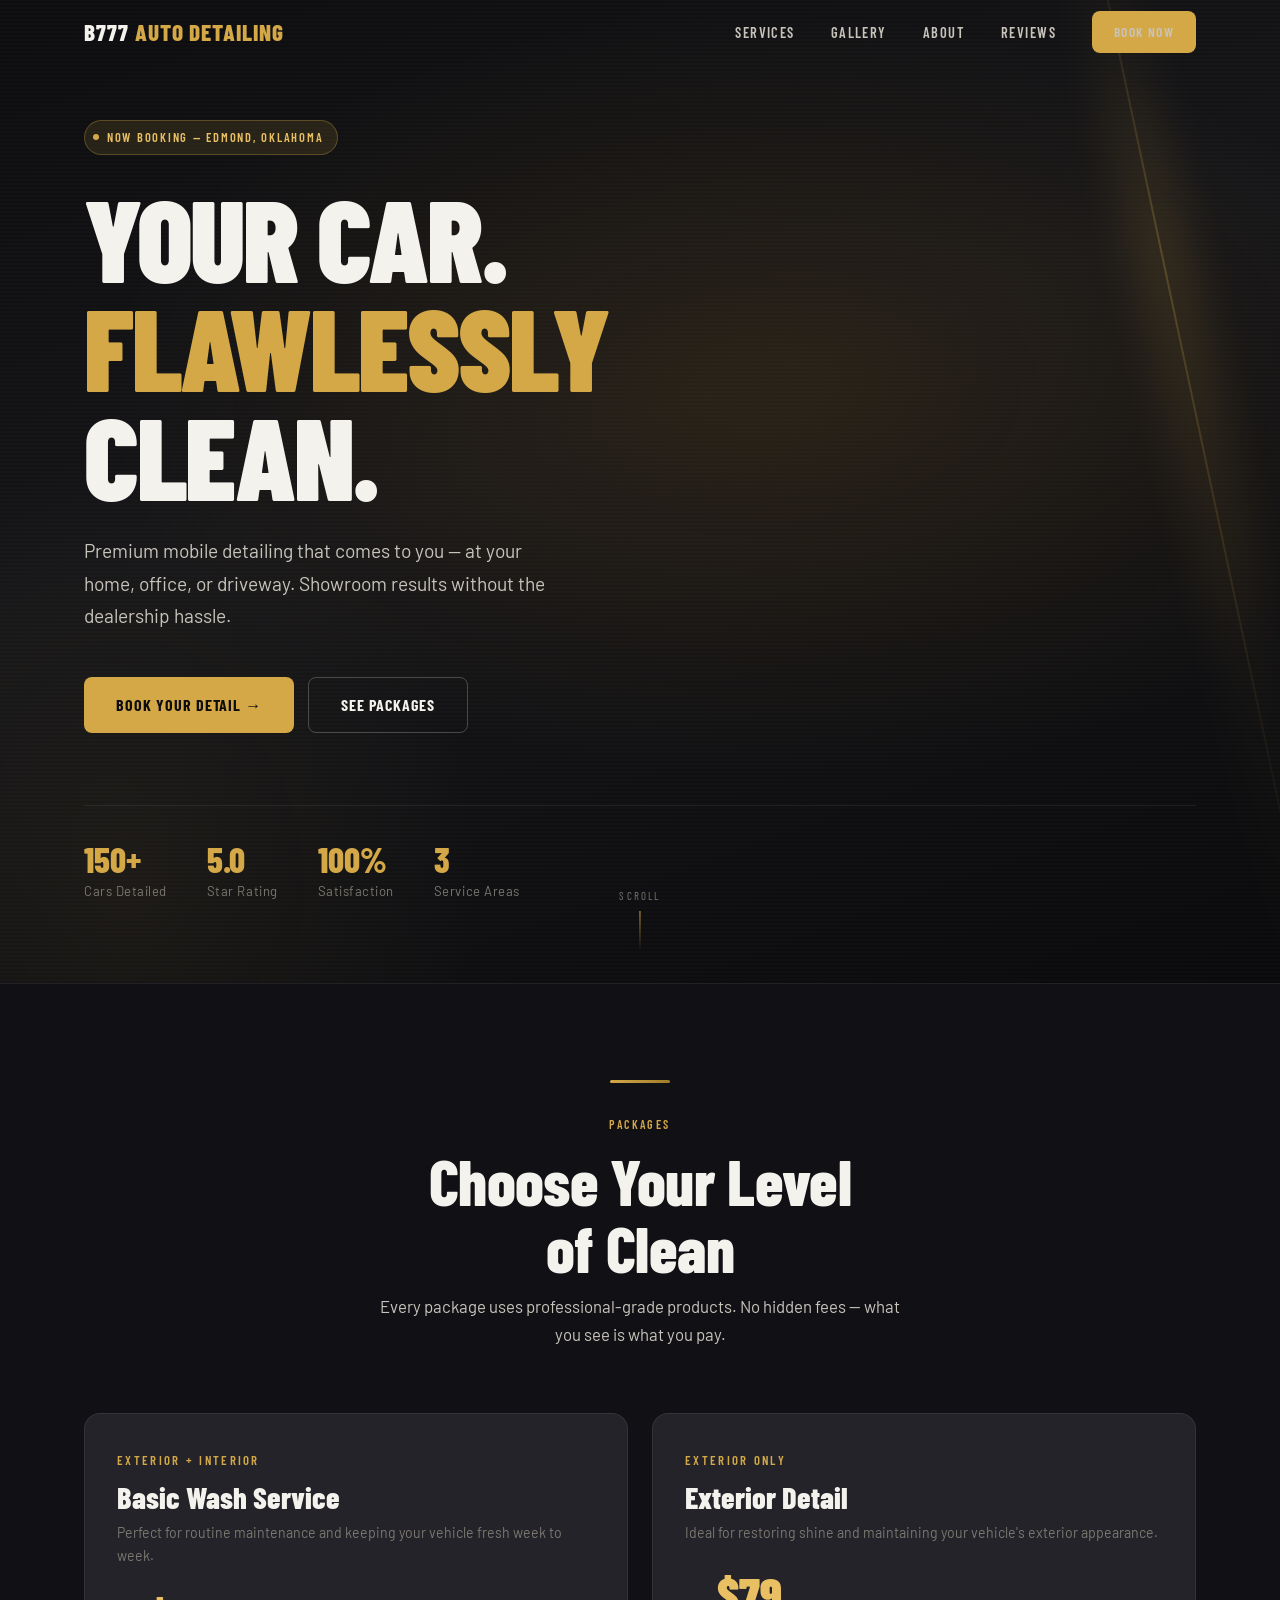
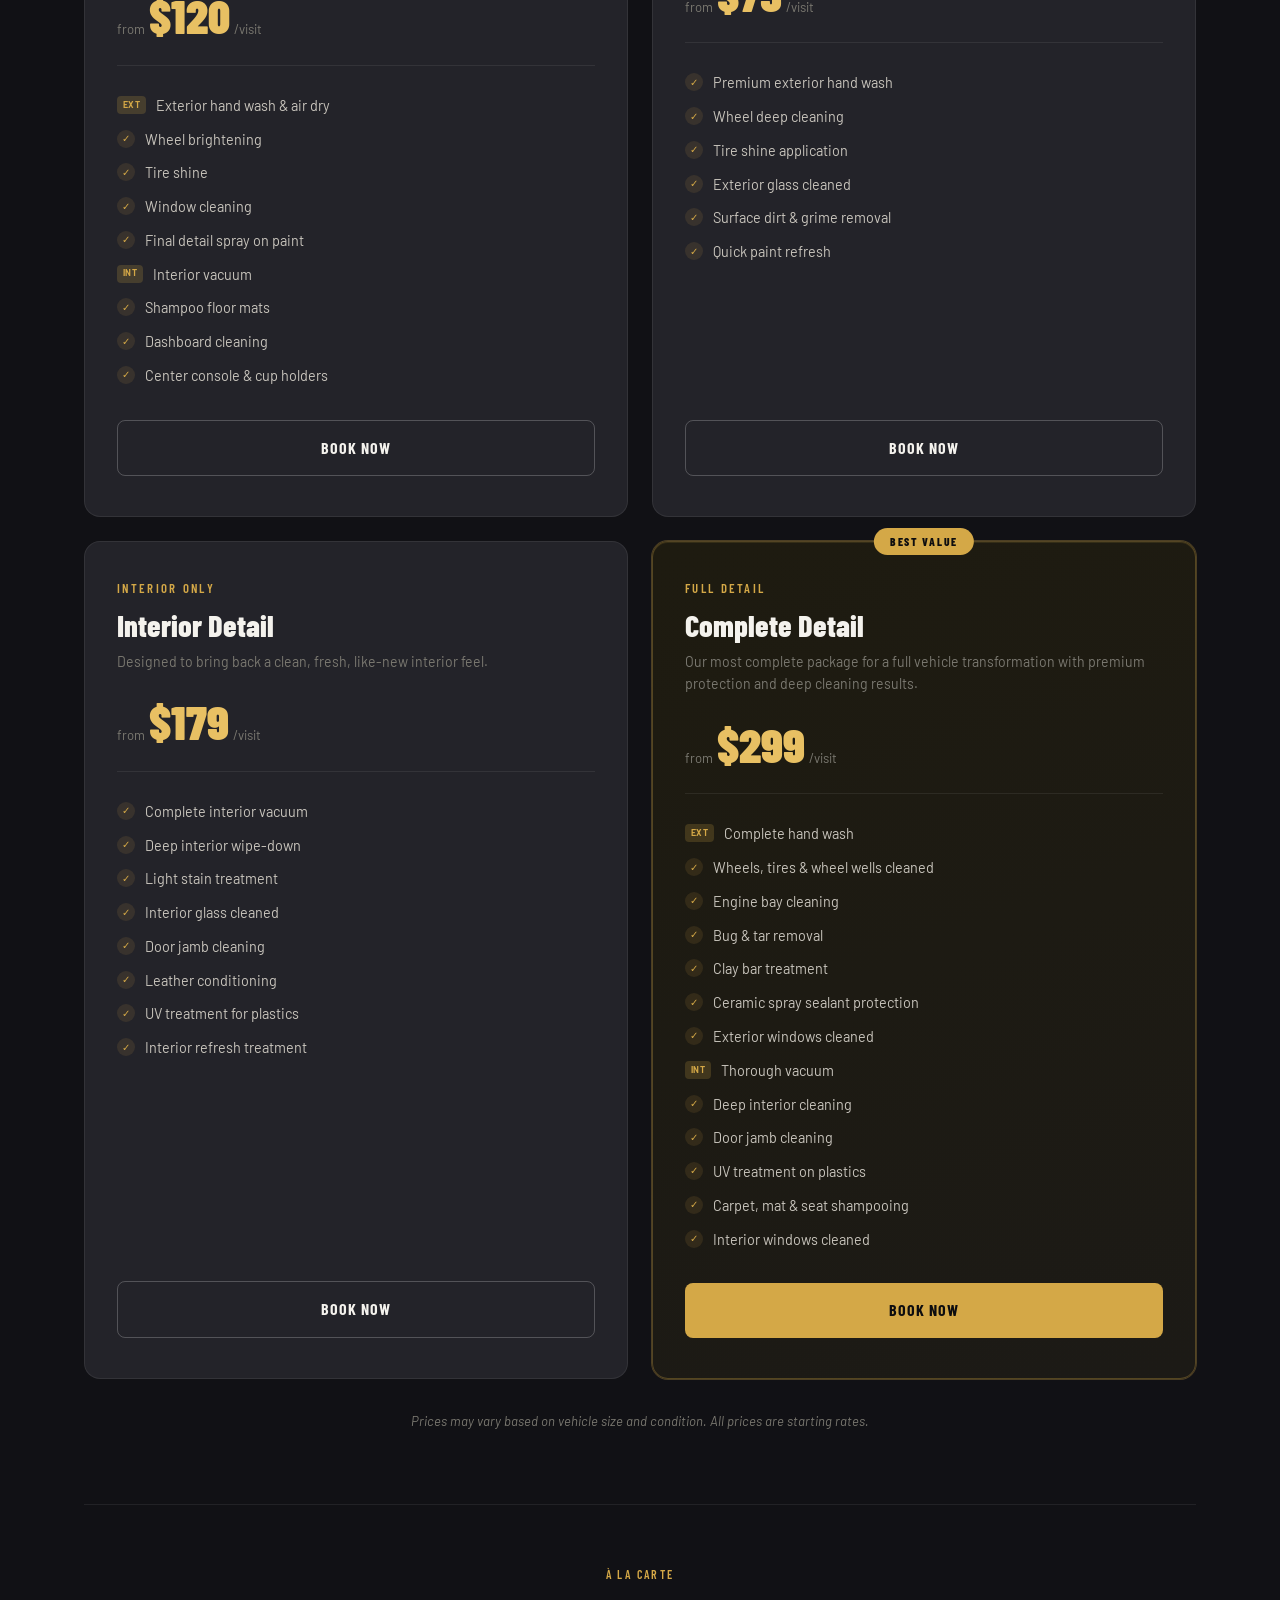
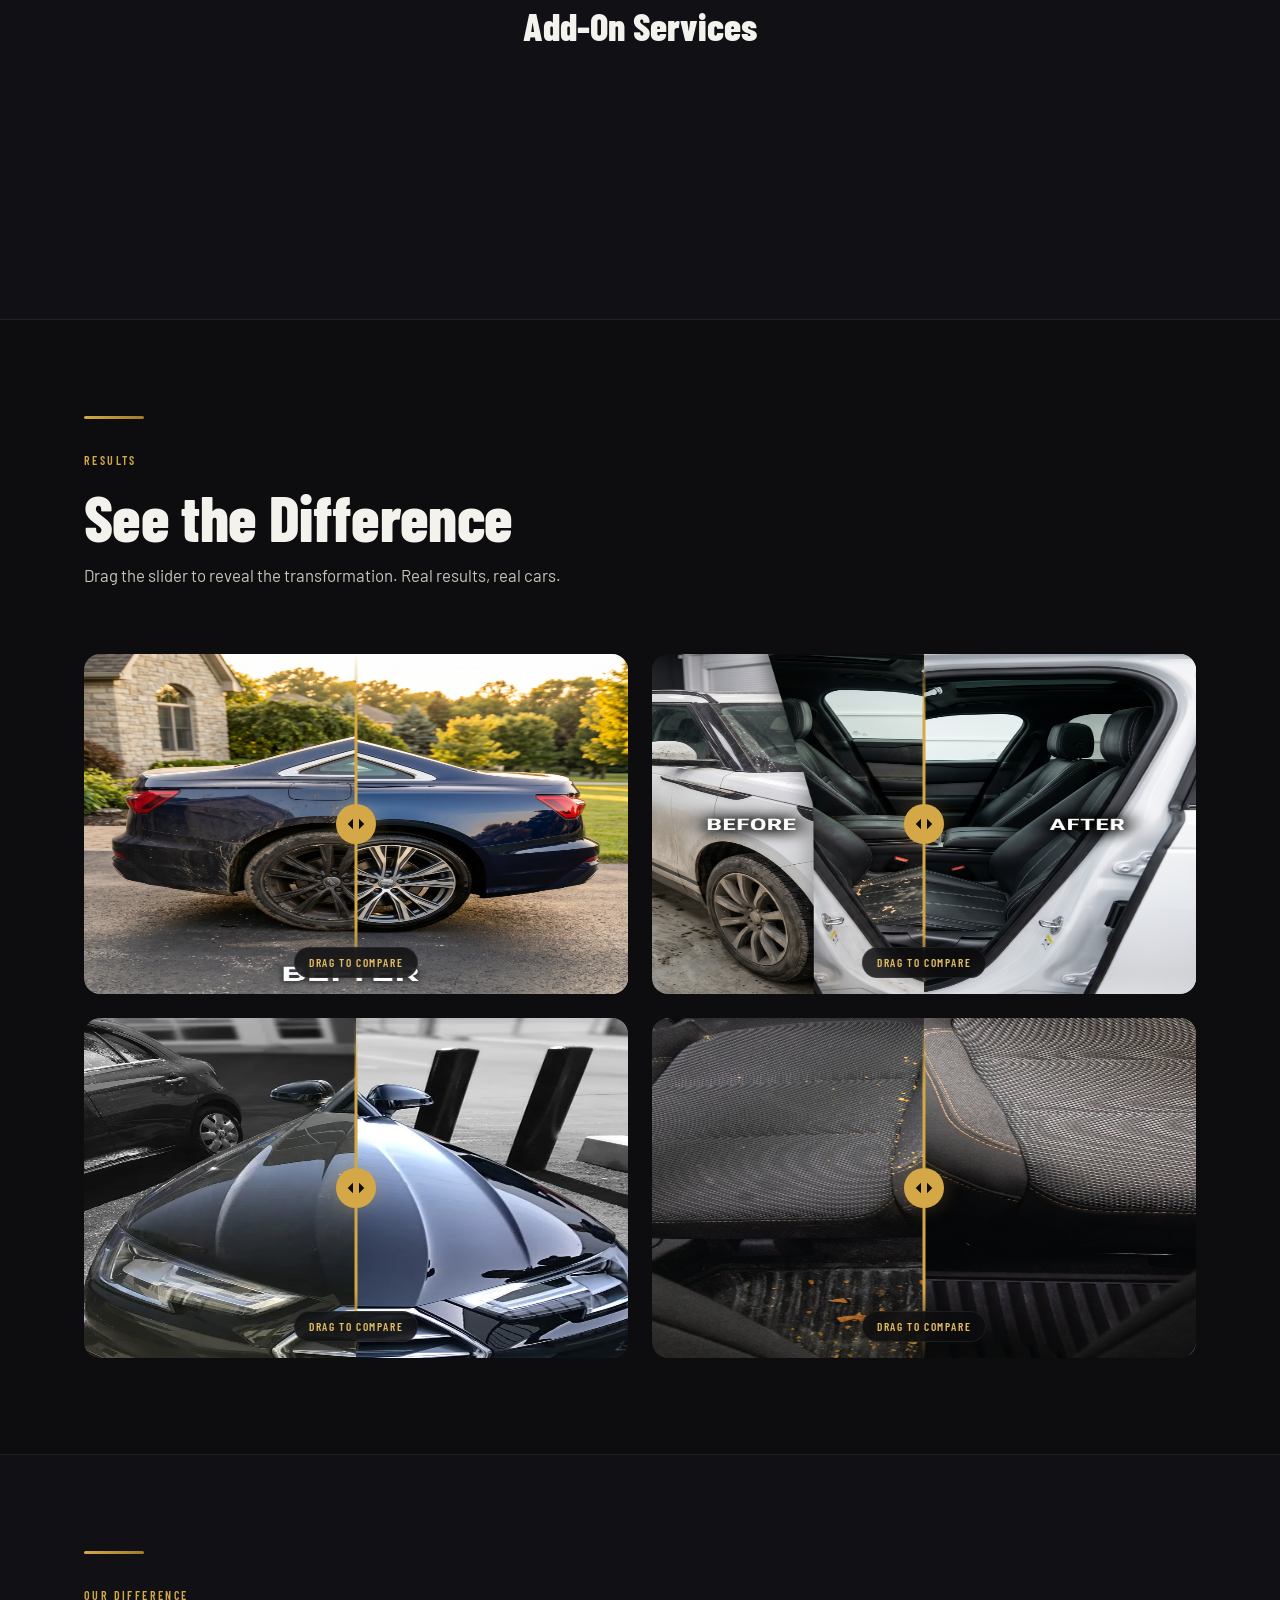
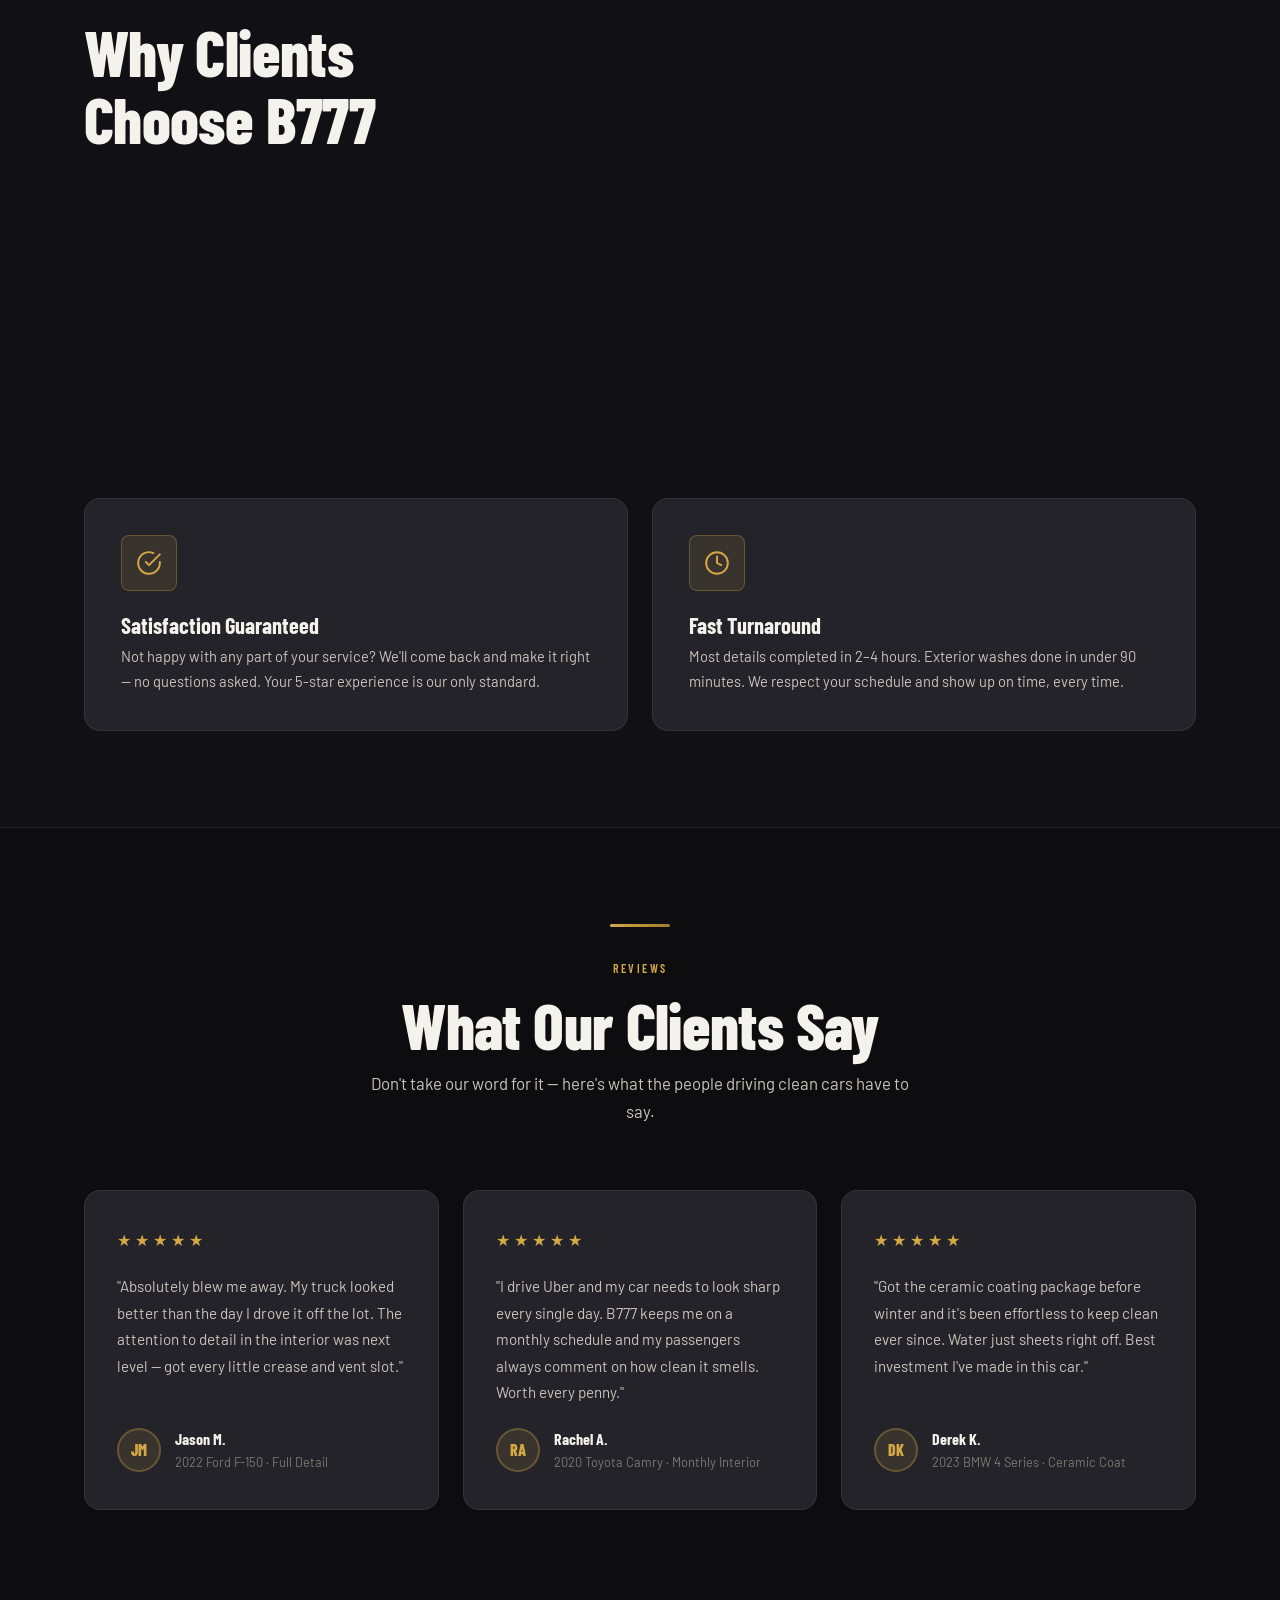
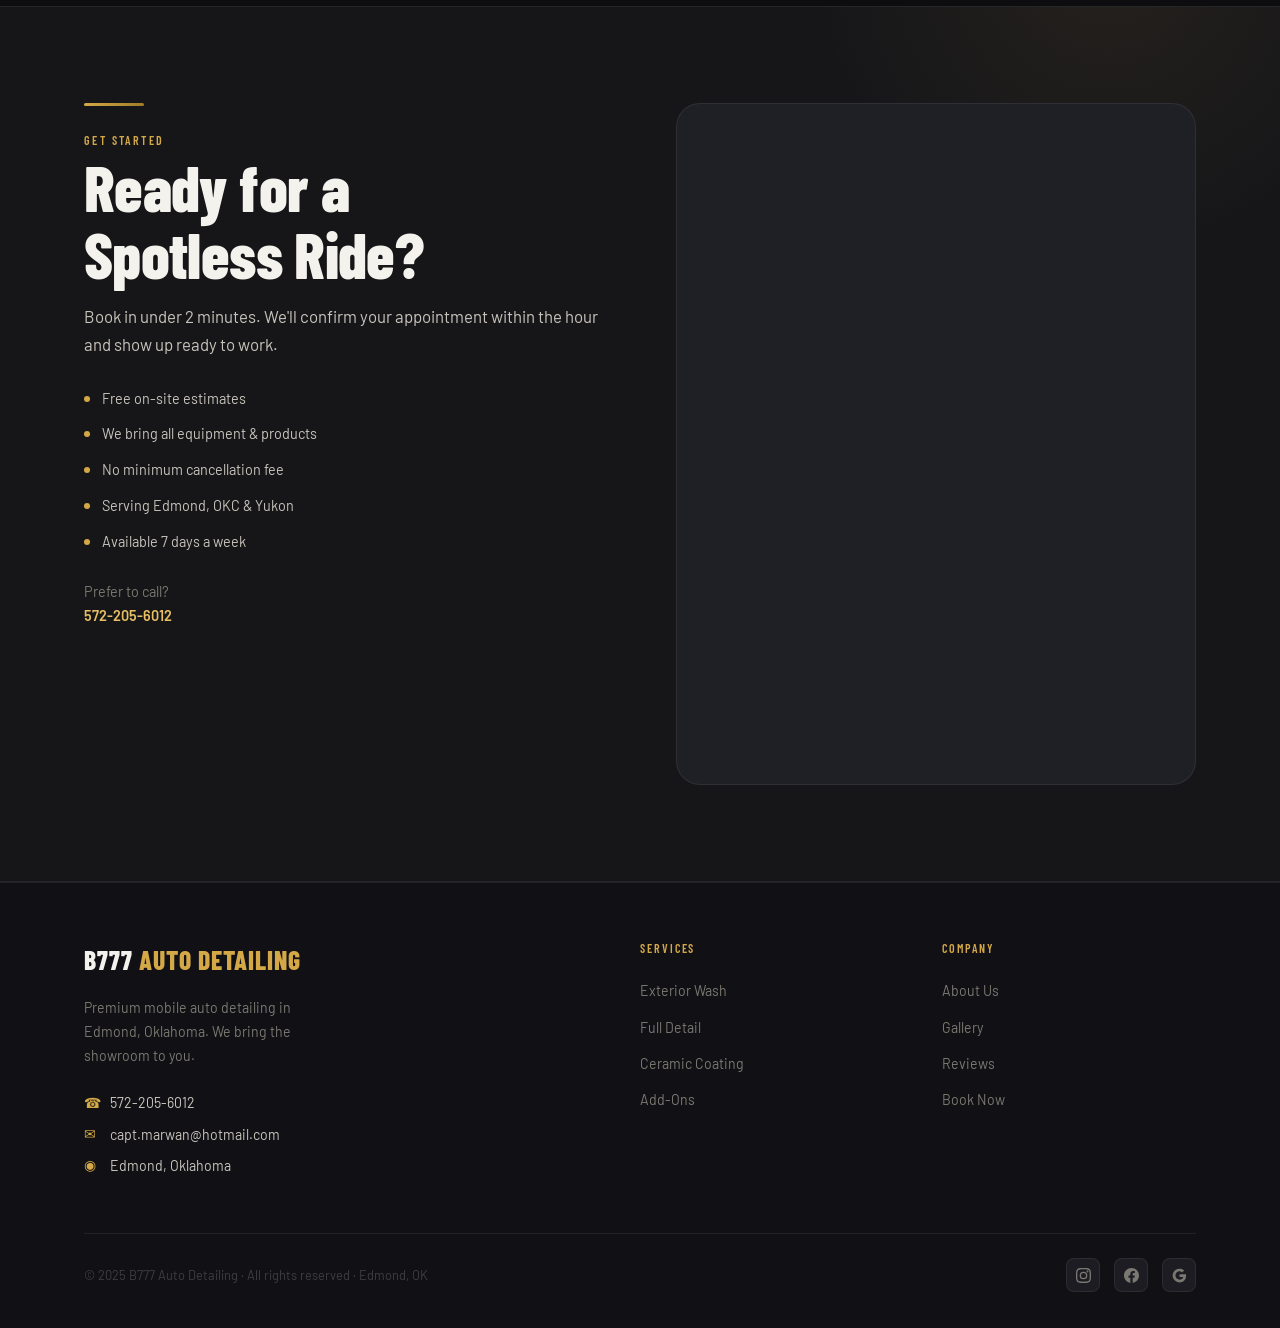
==== index.html @ ca23c1fa "Initial commit: B777 Auto Detailing website - Full single-page site with 4 service packages and Cale" ====
<!DOCTYPE html>
<html lang="en">
<head>
  <meta charset="UTF-8" />
  <meta name="viewport" content="width=device-width, initial-scale=1.0" />
  <title>B777 Auto Detailing — Premium Mobile Auto Detailing</title>
  <meta name="description" content="Luxury mobile auto detailing that comes to you. Ceramic coatings, full details, and paint correction in Edmond, Oklahoma." />
  <link rel="preconnect" href="https://fonts.googleapis.com" />
  <link rel="preconnect" href="https://fonts.gstatic.com" crossorigin />
  <link href="https://fonts.googleapis.com/css2?family=Barlow+Condensed:ital,wght@0,300;0,400;0,600;0,700;0,800;0,900;1,400&family=Barlow:wght@300;400;500;600&display=swap" rel="stylesheet" />

  <style>
    /* ═══════════════════════════════════════
       DESIGN TOKENS
    ═══════════════════════════════════════ */
    :root {
      --bg:           #0D0D0F;
      --bg-1:         #111115;
      --bg-2:         #161619;
      --bg-3:         #1C1C22;
      --surface:      #1F1F26;
      --card:         #232329;
      --line:         rgba(255,255,255,0.07);

      --gold:         #D4A847;
      --gold-light:   #E8C063;
      --gold-dark:    #A07C28;
      --gold-dim:     rgba(212,168,71,0.12);
      --gold-glow:    rgba(212,168,71,0.25);
      --gold-border:  rgba(212,168,71,0.30);

      --white:        #F4F2ED;
      --off-white:    #C8C4BC;
      --muted:        #7A7870;
      --faint:        #3E3D42;

      --font-h: 'Barlow Condensed', sans-serif;
      --font-b: 'Barlow', sans-serif;

      --r:  8px;
      --r2: 16px;
      --r3: 24px;

      --max: 1160px;
      --nav-h: 64px;

      --ease: cubic-bezier(.22,.68,0,1.15);
    }

    /* ═══════════════════════════════════════
       RESET & BASE
    ═══════════════════════════════════════ */
    *, *::before, *::after { box-sizing: border-box; margin: 0; padding: 0; }
    html { scroll-behavior: smooth; font-size: 16px; }
    body {
      background: var(--bg);
      color: var(--white);
      font-family: var(--font-b);
      font-weight: 400;
      line-height: 1.65;
      -webkit-font-smoothing: antialiased;
      overflow-x: hidden;
    }
    img { display: block; max-width: 100%; }
    a { color: inherit; text-decoration: none; }
    button { cursor: pointer; border: none; background: none; font: inherit; }
    ul { list-style: none; }

    /* ═══════════════════════════════════════
       TYPOGRAPHY UTILITIES
    ═══════════════════════════════════════ */
    .label {
      font-family: var(--font-h);
      font-size: 0.75rem;
      font-weight: 600;
      letter-spacing: 0.2em;
      text-transform: uppercase;
      color: var(--gold);
    }
    .section-title {
      font-family: var(--font-h);
      font-size: clamp(2.4rem, 5vw, 4rem);
      font-weight: 800;
      line-height: 1.05;
      letter-spacing: -0.01em;
      color: var(--white);
    }
    .section-sub {
      font-size: 1.05rem;
      color: var(--off-white);
      max-width: 540px;
    }

    /* ═══════════════════════════════════════
       LAYOUT
    ═══════════════════════════════════════ */
    .wrap {
      width: 100%;
      max-width: var(--max);
      margin: 0 auto;
      padding: 0 24px;
    }
    section { padding: 96px 0; }
    .section-header {
      display: flex;
      flex-direction: column;
      gap: 12px;
      margin-bottom: 64px;
    }
    .section-header.centered {
      align-items: center;
      text-align: center;
    }
    .section-header.centered .section-sub { margin: 0 auto; }

    /* ═══════════════════════════════════════
       BUTTONS
    ═══════════════════════════════════════ */
    .btn {
      display: inline-flex;
      align-items: center;
      gap: 8px;
      padding: 14px 32px;
      border-radius: var(--r);
      font-family: var(--font-h);
      font-size: 1rem;
      font-weight: 700;
      letter-spacing: 0.06em;
      text-transform: uppercase;
      transition: all 0.22s var(--ease);
      white-space: nowrap;
    }
    .btn-gold {
      background: var(--gold);
      color: #0D0D0F;
    }
    .btn-gold:hover {
      background: var(--gold-light);
      transform: translateY(-2px);
      box-shadow: 0 8px 32px var(--gold-glow);
    }
    .btn-ghost {
      background: transparent;
      color: var(--white);
      border: 1.5px solid rgba(255,255,255,0.22);
    }
    .btn-ghost:hover {
      border-color: var(--gold-border);
      color: var(--gold-light);
      transform: translateY(-2px);
    }

    /* ═══════════════════════════════════════
       NAVIGATION
    ═══════════════════════════════════════ */
    #nav {
      position: fixed;
      top: 0; left: 0; right: 0;
      z-index: 900;
      height: var(--nav-h);
      display: flex;
      align-items: center;
      transition: background 0.35s ease, box-shadow 0.35s ease, backdrop-filter 0.35s ease;
    }
    #nav.scrolled {
      background: rgba(13,13,15,0.92);
      backdrop-filter: blur(18px);
      box-shadow: 0 1px 0 var(--line), 0 8px 40px rgba(0,0,0,0.5);
    }
    .nav-inner {
      display: flex;
      align-items: center;
      justify-content: space-between;
      width: 100%;
    }
    .nav-logo {
      font-family: var(--font-h);
      font-size: 1.45rem;
      font-weight: 800;
      letter-spacing: 0.04em;
      display: flex;
      align-items: baseline;
      gap: 6px;
    }
    .nav-logo span { color: var(--gold); }
    .nav-links {
      display: flex;
      align-items: center;
      gap: 36px;
    }
    .nav-links a {
      font-family: var(--font-h);
      font-size: 0.9rem;
      font-weight: 600;
      letter-spacing: 0.1em;
      text-transform: uppercase;
      color: var(--off-white);
      transition: color 0.18s;
    }
    .nav-links a:hover { color: var(--gold-light); }
    .nav-links .btn { padding: 10px 22px; font-size: 0.85rem; }
    .hamburger {
      display: none;
      flex-direction: column;
      gap: 5px;
      width: 28px;
      padding: 2px;
    }
    .hamburger span {
      display: block;
      height: 2px;
      background: var(--white);
      border-radius: 2px;
      transition: transform 0.3s ease, opacity 0.3s ease;
    }
    .hamburger.open span:nth-child(1) { transform: translateY(7px) rotate(45deg); }
    .hamburger.open span:nth-child(2) { opacity: 0; }
    .hamburger.open span:nth-child(3) { transform: translateY(-7px) rotate(-45deg); }

    /* Mobile menu */
    .mobile-menu {
      display: none;
      position: fixed;
      inset: 0;
      z-index: 800;
      background: rgba(0,0,0,0.96);
      flex-direction: column;
      align-items: center;
      justify-content: center;
      gap: 32px;
      opacity: 0;
      pointer-events: none;
      transition: opacity 0.3s ease;
    }
    .mobile-menu.open {
      opacity: 1;
      pointer-events: all;
    }
    .mobile-menu a {
      font-family: var(--font-h);
      font-size: 2rem;
      font-weight: 700;
      letter-spacing: 0.08em;
      text-transform: uppercase;
      color: var(--white);
      transition: color 0.18s;
    }
    .mobile-menu a:hover { color: var(--gold); }

    /* ═══════════════════════════════════════
       HERO
    ═══════════════════════════════════════ */
    #hero {
      position: relative;
      min-height: 100svh;
      display: flex;
      align-items: center;
      padding: 0;
      overflow: hidden;
    }
    .hero-bg {
      position: absolute;
      inset: 0;
      background:
        radial-gradient(ellipse 80% 60% at 60% 40%, rgba(180,120,20,0.13) 0%, transparent 65%),
        radial-gradient(ellipse 50% 80% at 10% 90%, rgba(212,168,71,0.06) 0%, transparent 55%),
        linear-gradient(160deg, #0D0D0F 0%, #151518 45%, #0A0A0C 100%);
      z-index: 0;
    }
    /* Scanline texture */
    .hero-bg::after {
      content: '';
      position: absolute;
      inset: 0;
      background: repeating-linear-gradient(
        0deg,
        transparent,
        transparent 2px,
        rgba(255,255,255,0.012) 2px,
        rgba(255,255,255,0.012) 4px
      );
    }
    /* Gold light beam */
    .hero-beam {
      position: absolute;
      top: -10%;
      right: 15%;
      width: 2px;
      height: 120%;
      background: linear-gradient(180deg, transparent 0%, var(--gold-glow) 30%, rgba(212,168,71,0.06) 70%, transparent 100%);
      transform: rotate(-12deg);
      transform-origin: top center;
      z-index: 1;
    }
    .hero-beam::before {
      content: '';
      position: absolute;
      top: 0; left: -30px; right: -30px; bottom: 0;
      background: inherit;
      filter: blur(20px);
      opacity: 0.5;
    }
    .hero-content {
      position: relative;
      z-index: 2;
      padding: 120px 0 80px;
    }
    .hero-badge {
      display: inline-flex;
      align-items: center;
      gap: 8px;
      padding: 6px 14px 6px 8px;
      background: var(--gold-dim);
      border: 1px solid var(--gold-border);
      border-radius: 100px;
      margin-bottom: 28px;
    }
    .hero-badge-dot {
      width: 6px;
      height: 6px;
      border-radius: 50%;
      background: var(--gold);
      animation: pulse-dot 2s ease-in-out infinite;
    }
    @keyframes pulse-dot {
      0%, 100% { opacity: 1; transform: scale(1); }
      50% { opacity: 0.5; transform: scale(0.8); }
    }
    .hero-badge span {
      font-family: var(--font-h);
      font-size: 0.78rem;
      font-weight: 600;
      letter-spacing: 0.14em;
      text-transform: uppercase;
      color: var(--gold-light);
    }
    .hero-title {
      font-family: var(--font-h);
      font-size: clamp(3.5rem, 9vw, 7.5rem);
      font-weight: 900;
      line-height: 0.95;
      letter-spacing: -0.02em;
      margin-bottom: 24px;
    }
    .hero-title em {
      font-style: normal;
      color: var(--gold);
    }
    .hero-sub {
      font-size: clamp(1rem, 2vw, 1.2rem);
      color: var(--off-white);
      max-width: 480px;
      margin-bottom: 44px;
      line-height: 1.7;
    }
    .hero-actions {
      display: flex;
      gap: 14px;
      flex-wrap: wrap;
    }
    .hero-stats {
      display: flex;
      gap: 40px;
      margin-top: 72px;
      padding-top: 36px;
      border-top: 1px solid var(--line);
      flex-wrap: wrap;
    }
    .hero-stat-num {
      font-family: var(--font-h);
      font-size: 2.2rem;
      font-weight: 800;
      color: var(--gold);
      line-height: 1;
      margin-bottom: 4px;
    }
    .hero-stat-lbl {
      font-size: 0.82rem;
      color: var(--muted);
      letter-spacing: 0.04em;
    }
    /* scroll indicator */
    .scroll-hint {
      position: absolute;
      bottom: 32px;
      left: 50%;
      transform: translateX(-50%);
      display: flex;
      flex-direction: column;
      align-items: center;
      gap: 6px;
      z-index: 2;
    }
    .scroll-hint span {
      font-family: var(--font-h);
      font-size: 0.68rem;
      letter-spacing: 0.2em;
      text-transform: uppercase;
      color: var(--muted);
    }
    .scroll-line {
      width: 1px;
      height: 40px;
      background: linear-gradient(180deg, var(--gold) 0%, transparent 100%);
      animation: scroll-drop 1.8s ease-in-out infinite;
    }
    @keyframes scroll-drop {
      0% { transform: scaleY(0); transform-origin: top; opacity: 1; }
      50% { transform: scaleY(1); transform-origin: top; opacity: 1; }
      100% { transform: scaleY(1); transform-origin: bottom; opacity: 0; }
    }

    /* ═══════════════════════════════════════
       SERVICES + PRICING
    ═══════════════════════════════════════ */
    #services {
      background: var(--bg-1);
      border-top: 1px solid var(--line);
      border-bottom: 1px solid var(--line);
    }
    .pricing-grid {
      display: grid;
      grid-template-columns: repeat(2, 1fr);
      gap: 24px;
    }
    .services-note {
      text-align: center;
      font-size: 0.82rem;
      color: var(--muted);
      margin-top: 32px;
      font-style: italic;
    }
    /* Add-ons */
    .addons-wrap {
      margin-top: 72px;
      padding-top: 60px;
      border-top: 1px solid var(--line);
    }
    .addons-heading {
      display: flex;
      flex-direction: column;
      gap: 10px;
      margin-bottom: 32px;
      align-items: center;
      text-align: center;
    }
    .addons-heading h3 {
      font-family: var(--font-h);
      font-size: clamp(1.6rem, 3vw, 2.4rem);
      font-weight: 800;
      color: var(--white);
    }
    .addons-grid {
      display: grid;
      grid-template-columns: repeat(4, 1fr);
      gap: 12px;
    }
    .addon-card {
      background: var(--card);
      border: 1px solid var(--line);
      border-radius: var(--r);
      padding: 16px 18px;
      display: flex;
      align-items: center;
      justify-content: space-between;
      gap: 12px;
      transition: border-color 0.22s, transform 0.22s var(--ease);
    }
    .addon-card:hover { border-color: var(--gold-border); transform: translateY(-2px); }
    .addon-name { font-size: 0.86rem; color: var(--off-white); line-height: 1.35; }
    .addon-price { font-family: var(--font-h); font-size: 1rem; font-weight: 700; color: var(--gold); white-space: nowrap; flex-shrink: 0; }
    .price-card {
      position: relative;
      background: var(--card);
      border: 1px solid var(--line);
      border-radius: var(--r2);
      padding: 36px 32px 40px;
      display: flex;
      flex-direction: column;
      gap: 0;
      transition: transform 0.28s var(--ease), box-shadow 0.28s var(--ease), border-color 0.28s;
    }
    .price-card:hover {
      transform: translateY(-6px);
      box-shadow: 0 24px 60px rgba(0,0,0,0.5);
    }
    .price-card--popular {
      background: linear-gradient(160deg, #1E1B10 0%, #1C1A16 100%);
      border-color: var(--gold-border);
      box-shadow: 0 0 0 1px var(--gold-border), inset 0 1px 0 rgba(212,168,71,0.12);
    }
    .price-card--popular:hover {
      box-shadow: 0 24px 60px rgba(0,0,0,0.6), 0 0 0 1px var(--gold), 0 0 40px var(--gold-glow);
    }
    .popular-badge {
      position: absolute;
      top: -14px;
      left: 50%;
      transform: translateX(-50%);
      background: var(--gold);
      color: #0D0D0F;
      font-family: var(--font-h);
      font-size: 0.72rem;
      font-weight: 800;
      letter-spacing: 0.15em;
      text-transform: uppercase;
      padding: 4px 16px;
      border-radius: 100px;
      white-space: nowrap;
    }
    .card-tier {
      font-family: var(--font-h);
      font-size: 0.8rem;
      font-weight: 600;
      letter-spacing: 0.18em;
      text-transform: uppercase;
      color: var(--gold);
      margin-bottom: 10px;
    }
    .card-name {
      font-family: var(--font-h);
      font-size: 1.9rem;
      font-weight: 800;
      color: var(--white);
      line-height: 1.1;
      margin-bottom: 8px;
    }
    .card-desc {
      font-size: 0.88rem;
      color: var(--muted);
      margin-bottom: 24px;
      line-height: 1.6;
    }
    .card-price {
      display: flex;
      align-items: baseline;
      gap: 4px;
      margin-bottom: 28px;
      padding-bottom: 24px;
      border-bottom: 1px solid var(--line);
    }
    .price-from {
      font-size: 0.82rem;
      color: var(--muted);
    }
    .price-amount {
      font-family: var(--font-h);
      font-size: 3rem;
      font-weight: 900;
      color: var(--gold-light);
      line-height: 1;
    }
    .price-unit {
      font-size: 0.82rem;
      color: var(--muted);
    }
    .card-features {
      display: flex;
      flex-direction: column;
      gap: 10px;
      margin-bottom: 32px;
      flex: 1;
    }
    .card-features li {
      display: flex;
      align-items: flex-start;
      gap: 10px;
      font-size: 0.9rem;
      color: var(--off-white);
    }
    .feat-icon {
      width: 18px;
      height: 18px;
      flex-shrink: 0;
      margin-top: 2px;
      background: var(--gold-dim);
      border-radius: 50%;
      display: flex;
      align-items: center;
      justify-content: center;
      font-size: 0.65rem;
      color: var(--gold);
    }
    .card-cta { width: 100%; justify-content: center; }
    .price-card--popular .card-cta { background: var(--gold); color: #0D0D0F; }
    .price-card--popular .card-cta:hover { background: var(--gold-light); }

    /* ═══════════════════════════════════════
       BEFORE / AFTER GALLERY
    ═══════════════════════════════════════ */
    #gallery { background: var(--bg); }
    .ba-grid {
      display: grid;
      grid-template-columns: repeat(2, 1fr);
      gap: 24px;
    }
    .ba-card {
      position: relative;
      border-radius: var(--r2);
      overflow: hidden;
      aspect-ratio: 16/10;
      cursor: ew-resize;
      user-select: none;
      touch-action: none;
    }
    .ba-before,
    .ba-after {
      position: absolute;
      inset: 0;
      background-size: 200% 100%;
    }
    .ba-before { background-position: 0% center; }
    .ba-after  { background-position: 100% center; }
    .ba-card:nth-child(1) .ba-before,
    .ba-card:nth-child(1) .ba-after {
      background-image: url('images/split-1.png');
    }
    .ba-card:nth-child(2) .ba-before,
    .ba-card:nth-child(2) .ba-after {
      background-image: url('images/split-2.png');
    }
    .ba-card:nth-child(3) .ba-before,
    .ba-card:nth-child(3) .ba-after {
      background-image: url('images/split-3.webp');
    }
    .ba-card:nth-child(4) .ba-before,
    .ba-card:nth-child(4) .ba-after {
      background-image: url('images/split-4.jpg');
    }
    .ba-after {
      clip-path: polygon(50% 0%, 100% 0%, 100% 100%, 50% 100%);
      transition: clip-path 0.02s linear;
    }
    /* divider line */
    .ba-divider {
      position: absolute;
      top: 0; bottom: 0;
      left: 50%;
      width: 3px;
      background: linear-gradient(180deg, transparent 0%, var(--gold) 20%, var(--gold) 80%, transparent 100%);
      transform: translateX(-50%);
      z-index: 10;
      pointer-events: none;
      transition: left 0.02s linear;
    }
    .ba-handle {
      position: absolute;
      top: 50%;
      left: 50%;
      transform: translate(-50%, -50%);
      width: 40px;
      height: 40px;
      background: var(--gold);
      border-radius: 50%;
      display: flex;
      align-items: center;
      justify-content: center;
      z-index: 11;
      pointer-events: none;
      box-shadow: 0 0 20px var(--gold-glow);
      transition: left 0.02s linear;
    }
    .ba-handle svg {
      width: 18px;
      height: 18px;
      fill: #0D0D0F;
    }
    .ba-label {
      position: absolute;
      bottom: 16px;
      left: 50%;
      transform: translateX(-50%);
      background: rgba(13,13,15,0.82);
      backdrop-filter: blur(8px);
      border: 1px solid var(--line);
      border-radius: 100px;
      padding: 5px 14px;
      font-family: var(--font-h);
      font-size: 0.72rem;
      font-weight: 600;
      letter-spacing: 0.14em;
      text-transform: uppercase;
      color: var(--gold-light);
      white-space: nowrap;
      z-index: 12;
      pointer-events: none;
    }

    /* ═══════════════════════════════════════
       WHY CHOOSE US
    ═══════════════════════════════════════ */
    #why {
      background: var(--bg-1);
      border-top: 1px solid var(--line);
      border-bottom: 1px solid var(--line);
    }
    .why-grid {
      display: grid;
      grid-template-columns: repeat(2, 1fr);
      gap: 24px;
    }
    .why-card {
      background: var(--card);
      border: 1px solid var(--line);
      border-radius: var(--r2);
      padding: 36px;
      display: flex;
      flex-direction: column;
      gap: 16px;
      transition: border-color 0.28s, box-shadow 0.28s, transform 0.28s var(--ease);
    }
    .why-card:hover {
      border-color: var(--gold-border);
      box-shadow: 0 12px 40px rgba(0,0,0,0.4), 0 0 20px var(--gold-dim);
      transform: translateY(-4px);
    }
    .why-icon {
      width: 56px;
      height: 56px;
      background: var(--gold-dim);
      border: 1px solid var(--gold-border);
      border-radius: var(--r);
      display: flex;
      align-items: center;
      justify-content: center;
      flex-shrink: 0;
    }
    .why-icon svg {
      width: 26px;
      height: 26px;
      stroke: var(--gold);
      fill: none;
      stroke-width: 1.8;
      stroke-linecap: round;
      stroke-linejoin: round;
    }
    .why-title {
      font-family: var(--font-h);
      font-size: 1.4rem;
      font-weight: 700;
      color: var(--white);
    }
    .why-desc {
      font-size: 0.92rem;
      color: var(--off-white);
      line-height: 1.7;
    }

    /* ═══════════════════════════════════════
       TESTIMONIALS
    ═══════════════════════════════════════ */
    #testimonials { background: var(--bg); }
    .testi-grid {
      display: grid;
      grid-template-columns: repeat(3, 1fr);
      gap: 24px;
    }
    .testi-card {
      background: var(--card);
      border: 1px solid var(--line);
      border-radius: var(--r2);
      padding: 36px 32px;
      display: flex;
      flex-direction: column;
      gap: 20px;
      transition: border-color 0.28s, transform 0.28s var(--ease);
    }
    .testi-card:hover {
      border-color: var(--gold-border);
      transform: translateY(-4px);
    }
    .testi-stars {
      display: flex;
      gap: 4px;
    }
    .star { color: var(--gold); font-size: 1rem; }
    .testi-quote {
      font-size: 0.95rem;
      color: var(--off-white);
      line-height: 1.75;
      flex: 1;
    }
    .testi-author {
      display: flex;
      align-items: center;
      gap: 14px;
    }
    .author-avatar {
      width: 44px;
      height: 44px;
      border-radius: 50%;
      background: var(--gold-dim);
      border: 2px solid var(--gold-border);
      display: flex;
      align-items: center;
      justify-content: center;
      font-family: var(--font-h);
      font-weight: 800;
      font-size: 1rem;
      color: var(--gold);
      flex-shrink: 0;
    }
    .author-name {
      font-family: var(--font-h);
      font-size: 1rem;
      font-weight: 700;
      color: var(--white);
    }
    .author-vehicle {
      font-size: 0.8rem;
      color: var(--muted);
    }

    /* ═══════════════════════════════════════
       BOOKING / CONTACT CTA
    ═══════════════════════════════════════ */
    #booking {
      background: var(--bg-2);
      border-top: 1px solid var(--line);
      border-bottom: 1px solid var(--line);
      position: relative;
      overflow: hidden;
    }
    #booking::before {
      content: '';
      position: absolute;
      top: -40%;
      right: -10%;
      width: 600px;
      height: 600px;
      background: radial-gradient(circle, rgba(212,168,71,0.08) 0%, transparent 70%);
      pointer-events: none;
    }
    .booking-layout {
      display: grid;
      grid-template-columns: 1fr 1fr;
      gap: 72px;
      align-items: start;
      position: relative;
      z-index: 1;
    }
    .booking-copy .section-title { margin-bottom: 16px; }
    .booking-copy .section-sub { margin-bottom: 28px; }
    .booking-perks {
      display: flex;
      flex-direction: column;
      gap: 12px;
    }
    .booking-perk {
      display: flex;
      align-items: center;
      gap: 12px;
      font-size: 0.9rem;
      color: var(--off-white);
    }
    .perk-dot {
      width: 6px;
      height: 6px;
      border-radius: 50%;
      background: var(--gold);
      flex-shrink: 0;
    }
    .booking-form {
      background: var(--surface);
      border: 1px solid var(--line);
      border-radius: var(--r3);
      overflow: hidden;
      min-height: 680px;
      display: flex;
      flex-direction: column;
    }
    .calendly-wrapper {
      flex: 1;
      display: flex;
      flex-direction: column;
    }
    .calendly-wrapper .calendly-inline-widget {
      flex: 1;
      min-height: 680px;
      border: none;
      border-radius: var(--r3);
    }

    /* ═══════════════════════════════════════
       FOOTER
    ═══════════════════════════════════════ */
    footer {
      background: var(--bg-1);
      border-top: 1px solid var(--line);
      padding: 56px 0 36px;
    }
    .footer-inner {
      display: grid;
      grid-template-columns: 2fr 1fr 1fr;
      gap: 48px;
      margin-bottom: 48px;
    }
    .footer-brand .nav-logo { font-size: 1.6rem; margin-bottom: 14px; }
    .footer-tagline {
      font-size: 0.88rem;
      color: var(--muted);
      line-height: 1.7;
      max-width: 260px;
      margin-bottom: 24px;
    }
    .footer-contact-item {
      display: flex;
      align-items: center;
      gap: 10px;
      font-size: 0.88rem;
      color: var(--off-white);
      margin-bottom: 8px;
    }
    .footer-contact-item a:hover { color: var(--gold-light); }
    .footer-icon {
      width: 16px;
      flex-shrink: 0;
      color: var(--gold);
      font-size: 0.85rem;
    }
    .footer-heading {
      font-family: var(--font-h);
      font-size: 0.75rem;
      font-weight: 600;
      letter-spacing: 0.16em;
      text-transform: uppercase;
      color: var(--gold);
      margin-bottom: 18px;
    }
    .footer-links {
      display: flex;
      flex-direction: column;
      gap: 10px;
    }
    .footer-links a {
      font-size: 0.88rem;
      color: var(--muted);
      transition: color 0.18s;
    }
    .footer-links a:hover { color: var(--gold-light); }
    .footer-bottom {
      display: flex;
      align-items: center;
      justify-content: space-between;
      padding-top: 24px;
      border-top: 1px solid var(--line);
      flex-wrap: wrap;
      gap: 12px;
    }
    .footer-copy {
      font-size: 0.8rem;
      color: var(--faint);
    }
    .social-links {
      display: flex;
      gap: 14px;
    }
    .social-link {
      width: 34px;
      height: 34px;
      background: var(--bg-3);
      border: 1px solid var(--line);
      border-radius: var(--r);
      display: flex;
      align-items: center;
      justify-content: center;
      transition: border-color 0.2s, background 0.2s;
    }
    .social-link:hover {
      border-color: var(--gold-border);
      background: var(--gold-dim);
    }
    .social-link svg {
      width: 15px;
      height: 15px;
      fill: var(--muted);
      transition: fill 0.2s;
    }
    .social-link:hover svg { fill: var(--gold); }

    /* Sticky mobile CTA */
    .sticky-cta {
      display: none;
      position: fixed;
      bottom: 0;
      left: 0;
      right: 0;
      z-index: 800;
      background: rgba(13,13,15,0.95);
      backdrop-filter: blur(12px);
      border-top: 1px solid var(--line);
      padding: 12px 20px;
      gap: 12px;
    }
    .sticky-cta a { flex: 1; justify-content: center; }

    /* ═══════════════════════════════════════
       ANIMATIONS
    ═══════════════════════════════════════ */
    .aos {
      opacity: 0;
      transform: translateY(28px);
      transition: opacity 0.65s ease, transform 0.65s var(--ease);
    }
    .aos.in { opacity: 1; transform: none; }
    .aos-delay-1 { transition-delay: 0.1s; }
    .aos-delay-2 { transition-delay: 0.2s; }
    .aos-delay-3 { transition-delay: 0.3s; }
    .aos-delay-4 { transition-delay: 0.4s; }

    /* Gold divider line */
    .gold-line {
      width: 60px;
      height: 3px;
      background: linear-gradient(90deg, var(--gold), var(--gold-dark));
      border-radius: 2px;
      margin-bottom: 20px;
    }

    /* ═══════════════════════════════════════
       RESPONSIVE
    ═══════════════════════════════════════ */
    @media (max-width: 1024px) {
      .pricing-grid { grid-template-columns: repeat(2, 1fr); }
      .addons-grid { grid-template-columns: repeat(2, 1fr); }
      .testi-grid { grid-template-columns: 1fr 1fr; }
      .booking-layout { grid-template-columns: 1fr; gap: 48px; }
      .footer-inner { grid-template-columns: 1fr 1fr; }
    }
    @media (max-width: 768px) {
      :root { --nav-h: 56px; }
      section { padding: 72px 0; }
      .nav-links { display: none; }
      .hamburger { display: flex; }
      .mobile-menu { display: flex; }
      .hero-title { font-size: clamp(2.8rem, 12vw, 5rem); }
      .pricing-grid { grid-template-columns: 1fr; }
      .addons-grid { grid-template-columns: 1fr 1fr; }
      .ba-grid { grid-template-columns: 1fr; }
      .why-grid { grid-template-columns: 1fr; }
      .testi-grid { grid-template-columns: 1fr; }
      .footer-inner { grid-template-columns: 1fr; }
      .sticky-cta { display: flex; }
      footer { padding-bottom: 80px; }
    }
    @media (max-width: 480px) {
      .hero-stats { gap: 24px; }
      .hero-actions { flex-direction: column; }
      .hero-actions .btn { width: 100%; justify-content: center; }
    }

    /* ── Floating Book Now button ──────────────────────────── */
    .float-btn {
      position: fixed;
      bottom: 36px;
      right: 32px;
      z-index: 700;
      display: flex;
      align-items: center;
      gap: 9px;
      padding: 14px 26px;
      background: var(--gold);
      color: #0D0D0F;
      border-radius: 100px;
      font-family: var(--font-h);
      font-size: 0.95rem;
      font-weight: 800;
      letter-spacing: 0.08em;
      text-transform: uppercase;
      box-shadow: 0 8px 32px rgba(0,0,0,0.5), 0 0 0 1px rgba(212,168,71,0.4);
      opacity: 0;
      transform: translateY(16px) scale(0.95);
      pointer-events: none;
      transition: opacity 0.35s var(--ease), transform 0.35s var(--ease),
                  background 0.2s, box-shadow 0.2s;
    }
    .float-btn.visible {
      opacity: 1;
      transform: translateY(0) scale(1);
      pointer-events: all;
    }
    .float-btn:hover {
      background: var(--gold-light);
      box-shadow: 0 12px 40px rgba(0,0,0,0.55), 0 0 28px var(--gold-glow);
      transform: translateY(-3px) scale(1.03);
    }
    .float-btn svg {
      width: 16px;
      height: 16px;
      fill: none;
      stroke: #0D0D0F;
      stroke-width: 2.2;
      stroke-linecap: round;
      stroke-linejoin: round;
      flex-shrink: 0;
    }
    /* Hide on mobile — sticky bar at bottom already covers it */
    @media (max-width: 768px) { .float-btn { display: none; } }
  </style>
</head>

<body>

  <!-- ═══════ NAV ═══════ -->
  <nav id="nav" role="navigation" aria-label="Main navigation">
    <div class="wrap">
      <div class="nav-inner">
        <a href="#hero" class="nav-logo" aria-label="B777 Auto Detailing home">
          B777 <span>AUTO DETAILING</span>
        </a>
        <ul class="nav-links" role="list">
          <li><a href="#services">Services</a></li>
          <li><a href="#gallery">Gallery</a></li>
          <li><a href="#why">About</a></li>
          <li><a href="#testimonials">Reviews</a></li>
          <li><a href="book.html" class="btn btn-gold">Book Now</a></li>
        </ul>
        <button
          class="hamburger"
          id="hamburger"
          aria-label="Toggle navigation"
          aria-expanded="false"
          aria-controls="mobile-menu"
        >
          <span></span><span></span><span></span>
        </button>
      </div>
    </div>
  </nav>

  <!-- Mobile Menu -->
  <div
    class="mobile-menu"
    id="mobile-menu"
    role="dialog"
    aria-modal="true"
    aria-label="Navigation menu"
  >
    <a href="#services">Services</a>
    <a href="#gallery">Gallery</a>
    <a href="#why">About</a>
    <a href="#testimonials">Reviews</a>
    <a href="book.html" class="btn btn-gold">Book Now</a>
  </div>


  <!-- ═══════ HERO ═══════ -->
  <section id="hero" aria-labelledby="hero-heading">
    <div class="hero-bg"></div>
    <div class="hero-beam"></div>
    <div class="wrap">
      <div class="hero-content">
        <div class="hero-badge">
          <div class="hero-badge-dot"></div>
          <span>Now Booking — Edmond, Oklahoma</span>
        </div>
        <h1 class="hero-title" id="hero-heading">
          YOUR CAR.<br>
          <em>FLAWLESSLY</em><br>
          CLEAN.
        </h1>
        <p class="hero-sub">
          Premium mobile detailing that comes to you — at your home, office, or driveway.
          Showroom results without the dealership hassle.
        </p>
        <div class="hero-actions">
          <a href="#booking" class="btn btn-gold">Book Your Detail →</a>
          <a href="#services" class="btn btn-ghost">See Packages</a>
        </div>
        <div class="hero-stats">
          <div>
            <div class="hero-stat-num" data-count="150" data-suffix="+">0+</div>
            <div class="hero-stat-lbl">Cars Detailed</div>
          </div>
          <div>
            <div class="hero-stat-num">5.0</div>
            <div class="hero-stat-lbl">Star Rating</div>
          </div>
          <div>
            <div class="hero-stat-num" data-count="100" data-suffix="%">0%</div>
            <div class="hero-stat-lbl">Satisfaction</div>
          </div>
          <div>
            <div class="hero-stat-num">3</div>
            <div class="hero-stat-lbl">Service Areas</div>
          </div>
        </div>
      </div>
    </div>
    <div class="scroll-hint" aria-hidden="true">
      <span>Scroll</span>
      <div class="scroll-line"></div>
    </div>
  </section>


  <!-- ═══════ SERVICES + PRICING ═══════ -->
  <section id="services" aria-labelledby="services-heading">
    <div class="wrap">
      <div class="section-header centered">
        <div class="gold-line" style="margin: 0 auto 20px;"></div>
        <span class="label">Packages</span>
        <h2 class="section-title" id="services-heading">Choose Your Level<br>of Clean</h2>
        <p class="section-sub">
          Every package uses professional-grade products. No hidden fees —
          what you see is what you pay.
        </p>
      </div>

      <div class="pricing-grid">

        <!-- 1 — Basic Wash Service -->
        <div class="price-card aos">
          <div class="card-tier">Exterior + Interior</div>
          <div class="card-name">Basic Wash Service</div>
          <div class="card-desc">Perfect for routine maintenance and keeping your vehicle fresh week to week.</div>
          <div class="card-price">
            <span class="price-from">from</span>
            <span class="price-amount">$120</span>
            <span class="price-unit">/visit</span>
          </div>
          <ul class="card-features">
            <li><span class="feat-icon" style="background:rgba(212,168,71,0.2);font-size:0.55rem;letter-spacing:0.05em;width:auto;border-radius:4px;padding:2px 6px;font-weight:700;color:var(--gold)">EXT</span>Exterior hand wash &amp; air dry</li>
            <li><span class="feat-icon">✓</span>Wheel brightening</li>
            <li><span class="feat-icon">✓</span>Tire shine</li>
            <li><span class="feat-icon">✓</span>Window cleaning</li>
            <li><span class="feat-icon">✓</span>Final detail spray on paint</li>
            <li><span class="feat-icon" style="background:rgba(212,168,71,0.2);font-size:0.55rem;letter-spacing:0.05em;width:auto;border-radius:4px;padding:2px 6px;font-weight:700;color:var(--gold)">INT</span>Interior vacuum</li>
            <li><span class="feat-icon">✓</span>Shampoo floor mats</li>
            <li><span class="feat-icon">✓</span>Dashboard cleaning</li>
            <li><span class="feat-icon">✓</span>Center console &amp; cup holders</li>
          </ul>
          <a href="https://calendly.com/capt-aburumman/b777-auto-detailing" target="_blank" rel="noopener" class="btn btn-ghost card-cta">Book Now</a>
        </div>

        <!-- 2 — Exterior Detail -->
        <div class="price-card aos aos-delay-1">
          <div class="card-tier">Exterior Only</div>
          <div class="card-name">Exterior Detail</div>
          <div class="card-desc">Ideal for restoring shine and maintaining your vehicle's exterior appearance.</div>
          <div class="card-price">
            <span class="price-from">from</span>
            <span class="price-amount">$79</span>
            <span class="price-unit">/visit</span>
          </div>
          <ul class="card-features">
            <li><span class="feat-icon">✓</span>Premium exterior hand wash</li>
            <li><span class="feat-icon">✓</span>Wheel deep cleaning</li>
            <li><span class="feat-icon">✓</span>Tire shine application</li>
            <li><span class="feat-icon">✓</span>Exterior glass cleaned</li>
            <li><span class="feat-icon">✓</span>Surface dirt &amp; grime removal</li>
            <li><span class="feat-icon">✓</span>Quick paint refresh</li>
          </ul>
          <a href="https://calendly.com/capt-aburumman/30min" target="_blank" rel="noopener" class="btn btn-ghost card-cta">Book Now</a>
        </div>

        <!-- 3 — Interior Detail -->
        <div class="price-card aos aos-delay-2">
          <div class="card-tier">Interior Only</div>
          <div class="card-name">Interior Detail</div>
          <div class="card-desc">Designed to bring back a clean, fresh, like-new interior feel.</div>
          <div class="card-price">
            <span class="price-from">from</span>
            <span class="price-amount">$179</span>
            <span class="price-unit">/visit</span>
          </div>
          <ul class="card-features">
            <li><span class="feat-icon">✓</span>Complete interior vacuum</li>
            <li><span class="feat-icon">✓</span>Deep interior wipe-down</li>
            <li><span class="feat-icon">✓</span>Light stain treatment</li>
            <li><span class="feat-icon">✓</span>Interior glass cleaned</li>
            <li><span class="feat-icon">✓</span>Door jamb cleaning</li>
            <li><span class="feat-icon">✓</span>Leather conditioning</li>
            <li><span class="feat-icon">✓</span>UV treatment for plastics</li>
            <li><span class="feat-icon">✓</span>Interior refresh treatment</li>
          </ul>
          <a href="https://calendly.com/capt-aburumman/interior-detail" target="_blank" rel="noopener" class="btn btn-ghost card-cta">Book Now</a>
        </div>

        <!-- 4 — Complete Detail Service (POPULAR) -->
        <div class="price-card price-card--popular aos aos-delay-3">
          <div class="popular-badge">Best Value</div>
          <div class="card-tier">Full Detail</div>
          <div class="card-name">Complete Detail</div>
          <div class="card-desc">Our most complete package for a full vehicle transformation with premium protection and deep cleaning results.</div>
          <div class="card-price">
            <span class="price-from">from</span>
            <span class="price-amount">$299</span>
            <span class="price-unit">/visit</span>
          </div>
          <ul class="card-features">
            <li><span class="feat-icon" style="background:rgba(212,168,71,0.2);font-size:0.55rem;letter-spacing:0.05em;width:auto;border-radius:4px;padding:2px 6px;font-weight:700;color:var(--gold)">EXT</span>Complete hand wash</li>
            <li><span class="feat-icon">✓</span>Wheels, tires &amp; wheel wells cleaned</li>
            <li><span class="feat-icon">✓</span>Engine bay cleaning</li>
            <li><span class="feat-icon">✓</span>Bug &amp; tar removal</li>
            <li><span class="feat-icon">✓</span>Clay bar treatment</li>
            <li><span class="feat-icon">✓</span>Ceramic spray sealant protection</li>
            <li><span class="feat-icon">✓</span>Exterior windows cleaned</li>
            <li><span class="feat-icon" style="background:rgba(212,168,71,0.2);font-size:0.55rem;letter-spacing:0.05em;width:auto;border-radius:4px;padding:2px 6px;font-weight:700;color:var(--gold)">INT</span>Thorough vacuum</li>
            <li><span class="feat-icon">✓</span>Deep interior cleaning</li>
            <li><span class="feat-icon">✓</span>Door jamb cleaning</li>
            <li><span class="feat-icon">✓</span>UV treatment on plastics</li>
            <li><span class="feat-icon">✓</span>Carpet, mat &amp; seat shampooing</li>
            <li><span class="feat-icon">✓</span>Interior windows cleaned</li>
          </ul>
          <a href="https://calendly.com/capt-aburumman/complete-detail" target="_blank" rel="noopener" class="btn btn-gold card-cta">Book Now</a>
        </div>

      </div>

      <p class="services-note">Prices may vary based on vehicle size and condition. All prices are starting rates.</p>

      <!-- Add-ons -->
      <div class="addons-wrap">
        <div class="addons-heading">
          <span class="label">À La Carte</span>
          <h3>Add-On Services</h3>
        </div>
        <div class="addons-grid">
          <div class="addon-card aos"><span class="addon-name">Pet Hair Removal</span><span class="addon-price">$50</span></div>
          <div class="addon-card aos aos-delay-1"><span class="addon-name">Headlight Restoration</span><span class="addon-price">$120</span></div>
          <div class="addon-card aos aos-delay-2"><span class="addon-name">Shampoo Carpets, Mats &amp; Seats</span><span class="addon-price">$50</span></div>
          <div class="addon-card aos aos-delay-3"><span class="addon-name">Steam Carpets, Mats &amp; Seats</span><span class="addon-price">$30</span></div>
          <div class="addon-card aos"><span class="addon-name">Clay Bar Treatment</span><span class="addon-price">$50</span></div>
          <div class="addon-card aos aos-delay-1"><span class="addon-name">Engine Bay Cleaning</span><span class="addon-price">$75</span></div>
          <div class="addon-card aos aos-delay-2"><span class="addon-name">Spray Ceramic Sealant</span><span class="addon-price">$40</span></div>
        </div>
      </div>

    </div>
  </section>


  <!-- ═══════ BEFORE / AFTER ═══════ -->
  <section id="gallery" aria-labelledby="gallery-heading">
    <div class="wrap">
      <div class="section-header">
        <div class="gold-line"></div>
        <span class="label">Results</span>
        <h2 class="section-title" id="gallery-heading">See the Difference</h2>
        <p class="section-sub">Drag the slider to reveal the transformation. Real results, real cars.</p>
      </div>
      <div class="ba-grid">

        <div class="ba-card" data-ba>
          <div class="ba-before"></div>
          <div class="ba-after"></div>
          <div class="ba-divider"></div>
          <div class="ba-handle">
            <svg viewBox="0 0 24 24"><path d="M8 5l-7 7 7 7M16 5l7 7-7 7"/></svg>
          </div>
          <div class="ba-label">Drag to compare</div>
        </div>

        <div class="ba-card" data-ba>
          <div class="ba-before"></div>
          <div class="ba-after"></div>
          <div class="ba-divider"></div>
          <div class="ba-handle">
            <svg viewBox="0 0 24 24"><path d="M8 5l-7 7 7 7M16 5l7 7-7 7"/></svg>
          </div>
          <div class="ba-label">Drag to compare</div>
        </div>

        <div class="ba-card" data-ba>
          <div class="ba-before"></div>
          <div class="ba-after"></div>
          <div class="ba-divider"></div>
          <div class="ba-handle">
            <svg viewBox="0 0 24 24"><path d="M8 5l-7 7 7 7M16 5l7 7-7 7"/></svg>
          </div>
          <div class="ba-label">Drag to compare</div>
        </div>

        <div class="ba-card" data-ba>
          <div class="ba-before"></div>
          <div class="ba-after"></div>
          <div class="ba-divider"></div>
          <div class="ba-handle">
            <svg viewBox="0 0 24 24"><path d="M8 5l-7 7 7 7M16 5l7 7-7 7"/></svg>
          </div>
          <div class="ba-label">Drag to compare</div>
        </div>

      </div>
    </div>
  </section>


  <!-- ═══════ WHY CHOOSE US ═══════ -->
  <section id="why" aria-labelledby="why-heading">
    <div class="wrap">
      <div class="section-header">
        <div class="gold-line"></div>
        <span class="label">Our Difference</span>
        <h2 class="section-title" id="why-heading">Why Clients<br>Choose B777</h2>
      </div>
      <div class="why-grid">

        <div class="why-card aos">
          <div class="why-icon">
            <svg viewBox="0 0 24 24">
              <path d="M12 2l3.09 6.26L22 9.27l-5 4.87 1.18 6.88L12 17.77l-6.18 3.25L7 14.14 2 9.27l6.91-1.01L12 2z"/>
            </svg>
          </div>
          <div>
            <div class="why-title">Certified Products Only</div>
            <div class="why-desc">We use industry-leading detailing products — pH-balanced soaps, professional-grade polishes, and IDA-certified ceramic coatings. Never bargain-bin shortcuts.</div>
          </div>
        </div>

        <div class="why-card aos aos-delay-1">
          <div class="why-icon">
            <svg viewBox="0 0 24 24">
              <path d="M21 10c0 7-9 13-9 13s-9-6-9-13a9 9 0 0118 0z"/>
              <circle cx="12" cy="10" r="3"/>
            </svg>
          </div>
          <div>
            <div class="why-title">We Come to You</div>
            <div class="why-desc">Your driveway, your office parking lot, your apartment complex — wherever your car sits, we bring the full setup. No drop-off needed, zero time wasted.</div>
          </div>
        </div>

        <div class="why-card aos aos-delay-2">
          <div class="why-icon">
            <svg viewBox="0 0 24 24">
              <path d="M22 11.08V12a10 10 0 11-5.93-9.14"/>
              <polyline points="22 4 12 14.01 9 11.01"/>
            </svg>
          </div>
          <div>
            <div class="why-title">Satisfaction Guaranteed</div>
            <div class="why-desc">Not happy with any part of your service? We'll come back and make it right — no questions asked. Your 5-star experience is our only standard.</div>
          </div>
        </div>

        <div class="why-card aos aos-delay-3">
          <div class="why-icon">
            <svg viewBox="0 0 24 24">
              <circle cx="12" cy="12" r="10"/>
              <polyline points="12 6 12 12 16 14"/>
            </svg>
          </div>
          <div>
            <div class="why-title">Fast Turnaround</div>
            <div class="why-desc">Most details completed in 2–4 hours. Exterior washes done in under 90 minutes. We respect your schedule and show up on time, every time.</div>
          </div>
        </div>

      </div>
    </div>
  </section>


  <!-- ═══════ TESTIMONIALS ═══════ -->
  <section id="testimonials" aria-labelledby="testi-heading">
    <div class="wrap">
      <div class="section-header centered">
        <div class="gold-line" style="margin: 0 auto 20px;"></div>
        <span class="label">Reviews</span>
        <h2 class="section-title" id="testi-heading">What Our Clients Say</h2>
        <p class="section-sub">Don't take our word for it — here's what the people driving clean cars have to say.</p>
      </div>
      <div class="testi-grid">

        <div class="testi-card aos">
          <div class="testi-stars">
            <span class="star">★</span><span class="star">★</span><span class="star">★</span><span class="star">★</span><span class="star">★</span>
          </div>
          <p class="testi-quote">
            "Absolutely blew me away. My truck looked better than the day I drove it off the lot.
            The attention to detail in the interior was next level — got every little crease and vent slot."
          </p>
          <div class="testi-author">
            <div class="author-avatar">JM</div>
            <div>
              <div class="author-name">Jason M.</div>
              <div class="author-vehicle">2022 Ford F-150 · Full Detail</div>
            </div>
          </div>
        </div>

        <div class="testi-card aos aos-delay-1">
          <div class="testi-stars">
            <span class="star">★</span><span class="star">★</span><span class="star">★</span><span class="star">★</span><span class="star">★</span>
          </div>
          <p class="testi-quote">
            "I drive Uber and my car needs to look sharp every single day.
            B777 keeps me on a monthly schedule and my passengers always comment on how clean it smells.
            Worth every penny."
          </p>
          <div class="testi-author">
            <div class="author-avatar">RA</div>
            <div>
              <div class="author-name">Rachel A.</div>
              <div class="author-vehicle">2020 Toyota Camry · Monthly Interior</div>
            </div>
          </div>
        </div>

        <div class="testi-card aos aos-delay-2">
          <div class="testi-stars">
            <span class="star">★</span><span class="star">★</span><span class="star">★</span><span class="star">★</span><span class="star">★</span>
          </div>
          <p class="testi-quote">
            "Got the ceramic coating package before winter and it's been effortless to keep clean ever since.
            Water just sheets right off. Best investment I've made in this car."
          </p>
          <div class="testi-author">
            <div class="author-avatar">DK</div>
            <div>
              <div class="author-name">Derek K.</div>
              <div class="author-vehicle">2023 BMW 4 Series · Ceramic Coat</div>
            </div>
          </div>
        </div>

      </div>
    </div>
  </section>


  <!-- ═══════ BOOKING / CONTACT ═══════ -->
  <section id="booking" aria-labelledby="booking-heading">
    <div class="wrap">
      <div class="booking-layout">

        <div class="booking-copy">
          <div class="gold-line"></div>
          <span class="label">Get Started</span>
          <h2 class="section-title" id="booking-heading">Ready for a<br>Spotless Ride?</h2>
          <p class="section-sub">
            Book in under 2 minutes. We'll confirm your appointment within the hour
            and show up ready to work.
          </p>
          <ul class="booking-perks">
            <li class="booking-perk"><div class="perk-dot"></div>Free on-site estimates</li>
            <li class="booking-perk"><div class="perk-dot"></div>We bring all equipment & products</li>
            <li class="booking-perk"><div class="perk-dot"></div>No minimum cancellation fee</li>
            <li class="booking-perk"><div class="perk-dot"></div>Serving Edmond, OKC &amp; Yukon</li>
            <li class="booking-perk"><div class="perk-dot"></div>Available 7 days a week</li>
          </ul>
          <br>
          <p style="color: var(--muted); font-size: 0.9rem;">
            Prefer to call?<br>
            <a href="tel:5722050612" style="color: var(--gold-light); font-weight: 600;">572-205-6012</a>
          </p>
        </div>

        <div class="booking-form">
          <div class="calendly-wrapper">
            <!-- Calendly inline widget -->
            <div
              class="calendly-inline-widget"
              data-url="https://calendly.com/capt-aburumman/b777-auto-detailing?hide_event_type_details=1&hide_gdpr_banner=1&primary_color=d4a847&background_color=1f1f26&text_color=f4f2ed"
              style="min-width:320px;height:900px;"
            ></div>
          </div>
        </div>

      </div>
    </div>
  </section>


  <!-- ═══════ FOOTER ═══════ -->
  <footer role="contentinfo">
    <div class="wrap">
      <div class="footer-inner">
        <div class="footer-brand">
          <div class="nav-logo">B777 <span>AUTO DETAILING</span></div>
          <p class="footer-tagline">Premium mobile auto detailing in Edmond, Oklahoma. We bring the showroom to you.</p>
          <div class="footer-contact-item"><span class="footer-icon">☎</span><a href="tel:5722050612">572-205-6012</a></div>
          <div class="footer-contact-item"><span class="footer-icon">✉</span><a href="mailto:capt.marwan@hotmail.com">capt.marwan@hotmail.com</a></div>
          <div class="footer-contact-item"><span class="footer-icon">◉</span>Edmond, Oklahoma</div>
        </div>
        <div>
          <div class="footer-heading">Services</div>
          <ul class="footer-links">
            <li><a href="#services">Exterior Wash</a></li>
            <li><a href="#services">Full Detail</a></li>
            <li><a href="#services">Ceramic Coating</a></li>
            <li><a href="#booking">Add-Ons</a></li>
          </ul>
        </div>
        <div>
          <div class="footer-heading">Company</div>
          <ul class="footer-links">
            <li><a href="#why">About Us</a></li>
            <li><a href="#gallery">Gallery</a></li>
            <li><a href="#testimonials">Reviews</a></li>
            <li><a href="#booking">Book Now</a></li>
          </ul>
        </div>
      </div>
      <div class="footer-bottom">
        <p class="footer-copy">© 2025 B777 Auto Detailing · All rights reserved · Edmond, OK</p>
        <div class="social-links" aria-label="Social media links">
          <!-- Instagram -->
          <a href="#" class="social-link" aria-label="Instagram">
            <svg viewBox="0 0 24 24"><path d="M12 2.163c3.204 0 3.584.012 4.85.07 3.252.148 4.771 1.691 4.919 4.919.058 1.265.069 1.645.069 4.849 0 3.205-.012 3.584-.069 4.849-.149 3.225-1.664 4.771-4.919 4.919-1.266.058-1.644.07-4.85.07-3.204 0-3.584-.012-4.849-.07-3.26-.149-4.771-1.699-4.919-4.92-.058-1.265-.07-1.644-.07-4.849 0-3.204.013-3.583.07-4.849.149-3.227 1.664-4.771 4.919-4.919 1.266-.057 1.645-.069 4.849-.069zM12 0C8.741 0 8.333.014 7.053.072 2.695.272.273 2.69.073 7.052.014 8.333 0 8.741 0 12c0 3.259.014 3.668.072 4.948.2 4.358 2.618 6.78 6.98 6.98C8.333 23.986 8.741 24 12 24c3.259 0 3.668-.014 4.948-.072 4.354-.2 6.782-2.618 6.979-6.98.059-1.28.073-1.689.073-4.948 0-3.259-.014-3.667-.072-4.947-.196-4.354-2.617-6.78-6.979-6.98C15.668.014 15.259 0 12 0zm0 5.838a6.162 6.162 0 100 12.324 6.162 6.162 0 000-12.324zM12 16a4 4 0 110-8 4 4 0 010 8zm6.406-11.845a1.44 1.44 0 100 2.881 1.44 1.44 0 000-2.881z"/></svg>
          </a>
          <!-- Facebook -->
          <a href="#" class="social-link" aria-label="Facebook">
            <svg viewBox="0 0 24 24"><path d="M24 12.073c0-6.627-5.373-12-12-12s-12 5.373-12 12c0 5.99 4.388 10.954 10.125 11.854v-8.385H7.078v-3.47h3.047V9.43c0-3.007 1.792-4.669 4.533-4.669 1.312 0 2.686.235 2.686.235v2.953H15.83c-1.491 0-1.956.925-1.956 1.874v2.25h3.328l-.532 3.47h-2.796v8.385C19.612 23.027 24 18.062 24 12.073z"/></svg>
          </a>
          <!-- Google -->
          <a href="#" class="social-link" aria-label="Google Reviews">
            <svg viewBox="0 0 24 24"><path d="M22.56 12.25c0-.78-.07-1.53-.2-2.25H12v4.26h5.92c-.26 1.37-1.04 2.53-2.21 3.31v2.77h3.57c2.08-1.92 3.28-4.74 3.28-8.09z"/><path d="M12 23c2.97 0 5.46-.98 7.28-2.66l-3.57-2.77c-.98.66-2.23 1.06-3.71 1.06-2.86 0-5.29-1.93-6.16-4.53H2.18v2.84C3.99 20.53 7.7 23 12 23z"/><path d="M5.84 14.09c-.22-.66-.35-1.36-.35-2.09s.13-1.43.35-2.09V7.07H2.18C1.43 8.55 1 10.22 1 12s.43 3.45 1.18 4.93l2.85-2.22.81-.62z"/><path d="M12 5.38c1.62 0 3.06.56 4.21 1.64l3.15-3.15C17.45 2.09 14.97 1 12 1 7.7 1 3.99 3.47 2.18 7.07l3.66 2.84c.87-2.6 3.3-4.53 6.16-4.53z"/></svg>
          </a>
        </div>
      </div>
    </div>
  </footer>


  <!-- Floating Book Now button (desktop) -->
  <a href="book.html" class="float-btn" id="float-btn" aria-label="Book your detail">
    <svg viewBox="0 0 24 24"><rect x="3" y="4" width="18" height="18" rx="2"/><line x1="16" y1="2" x2="16" y2="6"/><line x1="8" y1="2" x2="8" y2="6"/><line x1="3" y1="10" x2="21" y2="10"/></svg>
    Book Now
  </a>

  <!-- Sticky mobile CTA -->
  <div class="sticky-cta" aria-label="Quick actions">
    <a href="tel:5722050612" class="btn btn-ghost">Call Now</a>
    <a href="book.html" class="btn btn-gold">Book Now</a>
  </div>


  <!-- ═══════ JAVASCRIPT ═══════ -->
  <script>
  (function() {

    // ── Nav scroll effect + floating button ──────────────────
    const nav = document.getElementById('nav');
    const floatBtn = document.getElementById('float-btn');
    const onScroll = () => {
      nav.classList.toggle('scrolled', window.scrollY > 50);
      floatBtn.classList.toggle('visible', window.scrollY > 400);
    };
    window.addEventListener('scroll', onScroll, { passive: true });
    onScroll();

    // ── Mobile menu ───────────────────────────────────────────
    const hamburger = document.getElementById('hamburger');
    const mobileMenu = document.getElementById('mobile-menu');

    function closeMenu() {
      hamburger.classList.remove('open');
      mobileMenu.classList.remove('open');
      hamburger.setAttribute('aria-expanded', 'false');
      document.body.style.overflow = '';
    }

    hamburger.addEventListener('click', () => {
      const isOpen = hamburger.classList.toggle('open');
      mobileMenu.classList.toggle('open', isOpen);
      hamburger.setAttribute('aria-expanded', String(isOpen));
      document.body.style.overflow = isOpen ? 'hidden' : '';
    });

    mobileMenu.querySelectorAll('a').forEach(a => a.addEventListener('click', closeMenu));

    // ── IntersectionObserver animations ──────────────────────
    const io = new IntersectionObserver((entries) => {
      entries.forEach(e => {
        if (e.isIntersecting) {
          e.target.classList.add('in');
          io.unobserve(e.target);
        }
      });
    }, { threshold: 0.12, rootMargin: '0px 0px -40px 0px' });

    document.querySelectorAll('.aos').forEach(el => io.observe(el));

    // ── Counter animation ─────────────────────────────────────
    const counterObs = new IntersectionObserver((entries) => {
      entries.forEach(e => {
        if (!e.isIntersecting) return;
        const el     = e.target;
        const end    = parseInt(el.dataset.count, 10);
        const suffix = el.dataset.suffix || '';
        let cur = 0;
        const step   = end / (1400 / 16);
        const timer  = setInterval(() => {
          cur += step;
          if (cur >= end) { cur = end; clearInterval(timer); }
          el.textContent = Math.floor(cur) + suffix;
        }, 16);
        counterObs.unobserve(el);
      });
    }, { threshold: 0.5 });

    document.querySelectorAll('[data-count]').forEach(el => counterObs.observe(el));

    // ── Before/After drag slider ──────────────────────────────
    document.querySelectorAll('[data-ba]').forEach(card => {
      const after    = card.querySelector('.ba-after');
      const divider  = card.querySelector('.ba-divider');
      const handle   = card.querySelector('.ba-handle');
      const label    = card.querySelector('.ba-label');
      let isDragging = false;

      function setPosition(pct) {
        pct = Math.max(5, Math.min(95, pct));
        const p = pct + '%';
        after.style.clipPath    = `polygon(${p} 0%, 100% 0%, 100% 100%, ${p} 100%)`;
        divider.style.left      = p;
        handle.style.left       = p;
        if (label) label.style.opacity = '0';
      }

      function getPercent(clientX) {
        const rect = card.getBoundingClientRect();
        return ((clientX - rect.left) / rect.width) * 100;
      }

      card.addEventListener('mousedown', (e) => {
        isDragging = true;
        setPosition(getPercent(e.clientX));
        e.preventDefault();
      });
      window.addEventListener('mousemove', (e) => {
        if (isDragging) setPosition(getPercent(e.clientX));
      });
      window.addEventListener('mouseup', () => { isDragging = false; });

      card.addEventListener('touchstart', (e) => {
        isDragging = true;
        setPosition(getPercent(e.touches[0].clientX));
      }, { passive: true });
      window.addEventListener('touchmove', (e) => {
        if (isDragging) setPosition(getPercent(e.touches[0].clientX));
      }, { passive: true });
      window.addEventListener('touchend', () => { isDragging = false; });
    });

    // ── Smooth anchor scroll ──────────────────────────────────
    document.querySelectorAll('a[href^="#"]').forEach(a => {
      a.addEventListener('click', (e) => {
        const id = a.getAttribute('href');
        if (id === '#') return;
        const target = document.querySelector(id);
        if (target) {
          e.preventDefault();
          target.scrollIntoView({ behavior: 'smooth', block: 'start' });
        }
      });
    });

  })();
  </script>

  <!-- Calendly widget -->
  <script src="https://assets.calendly.com/assets/external/widget.js" async></script>

</body>
</html>
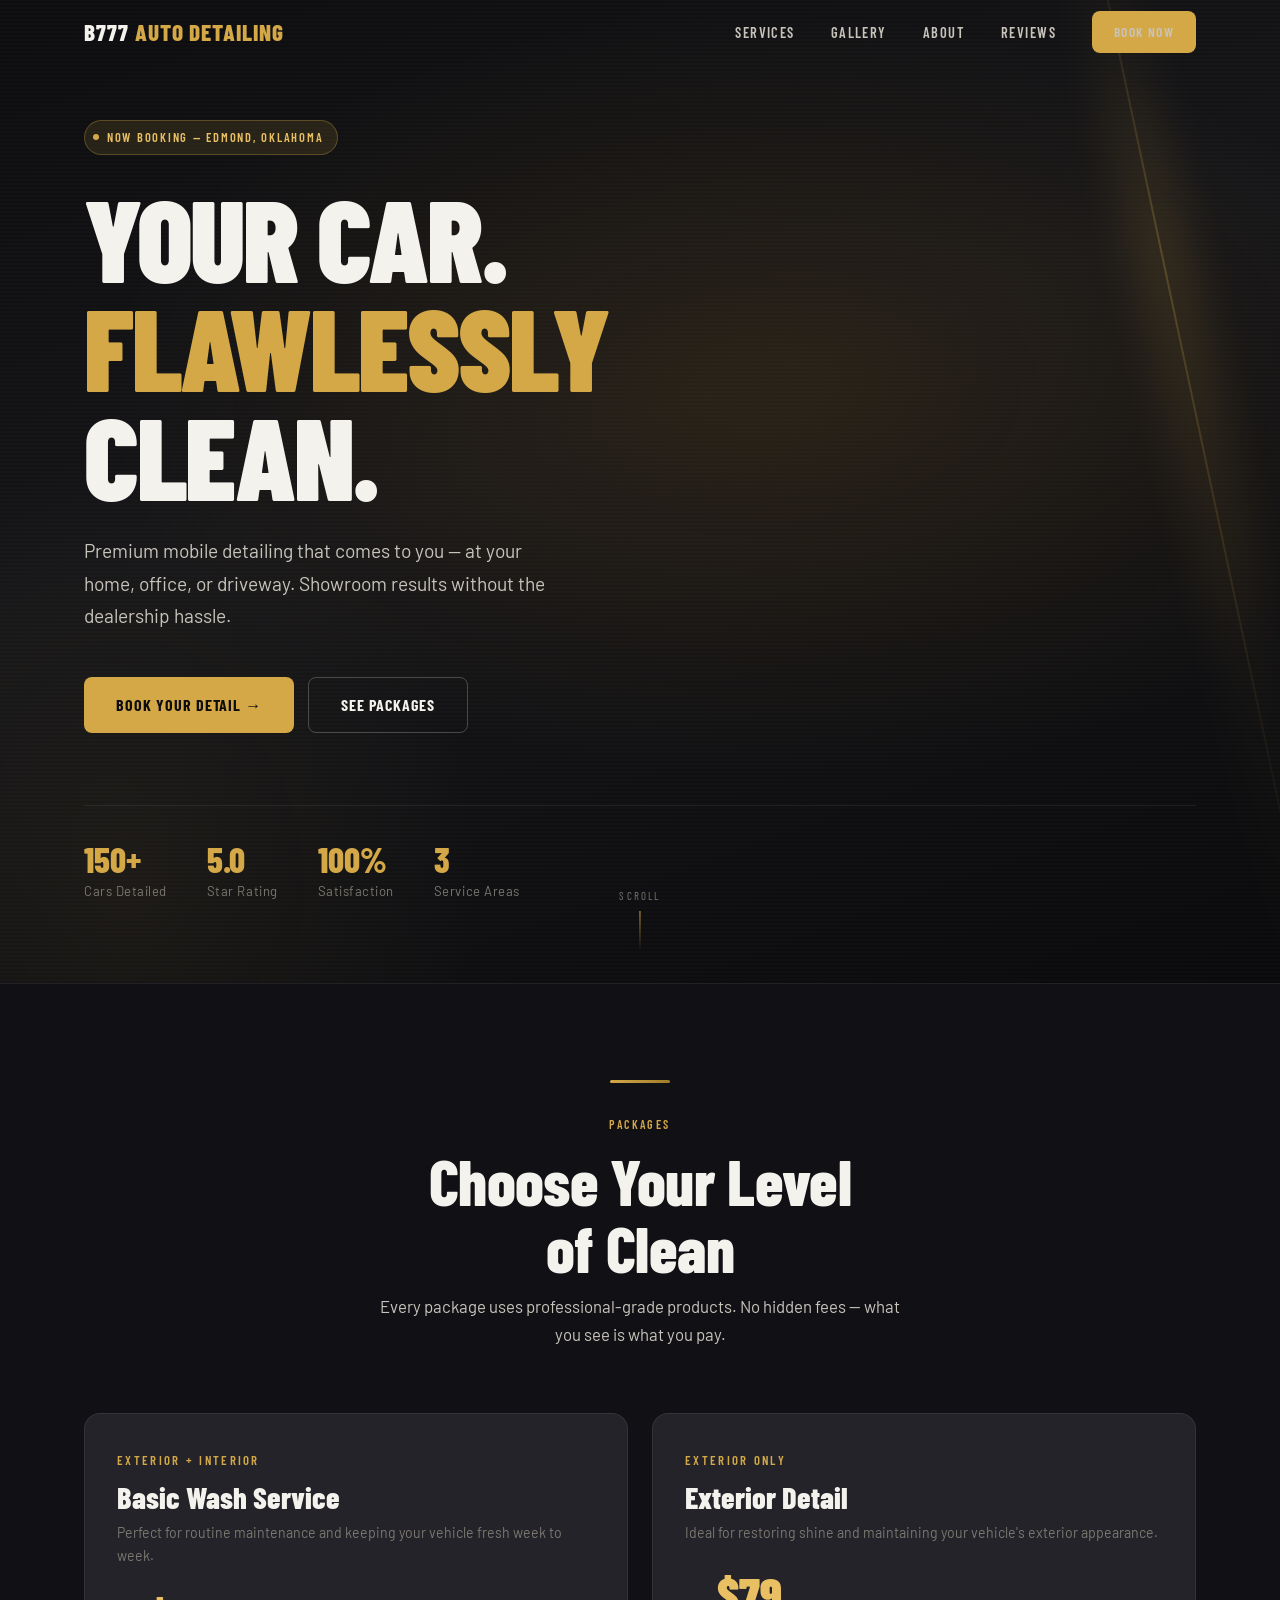
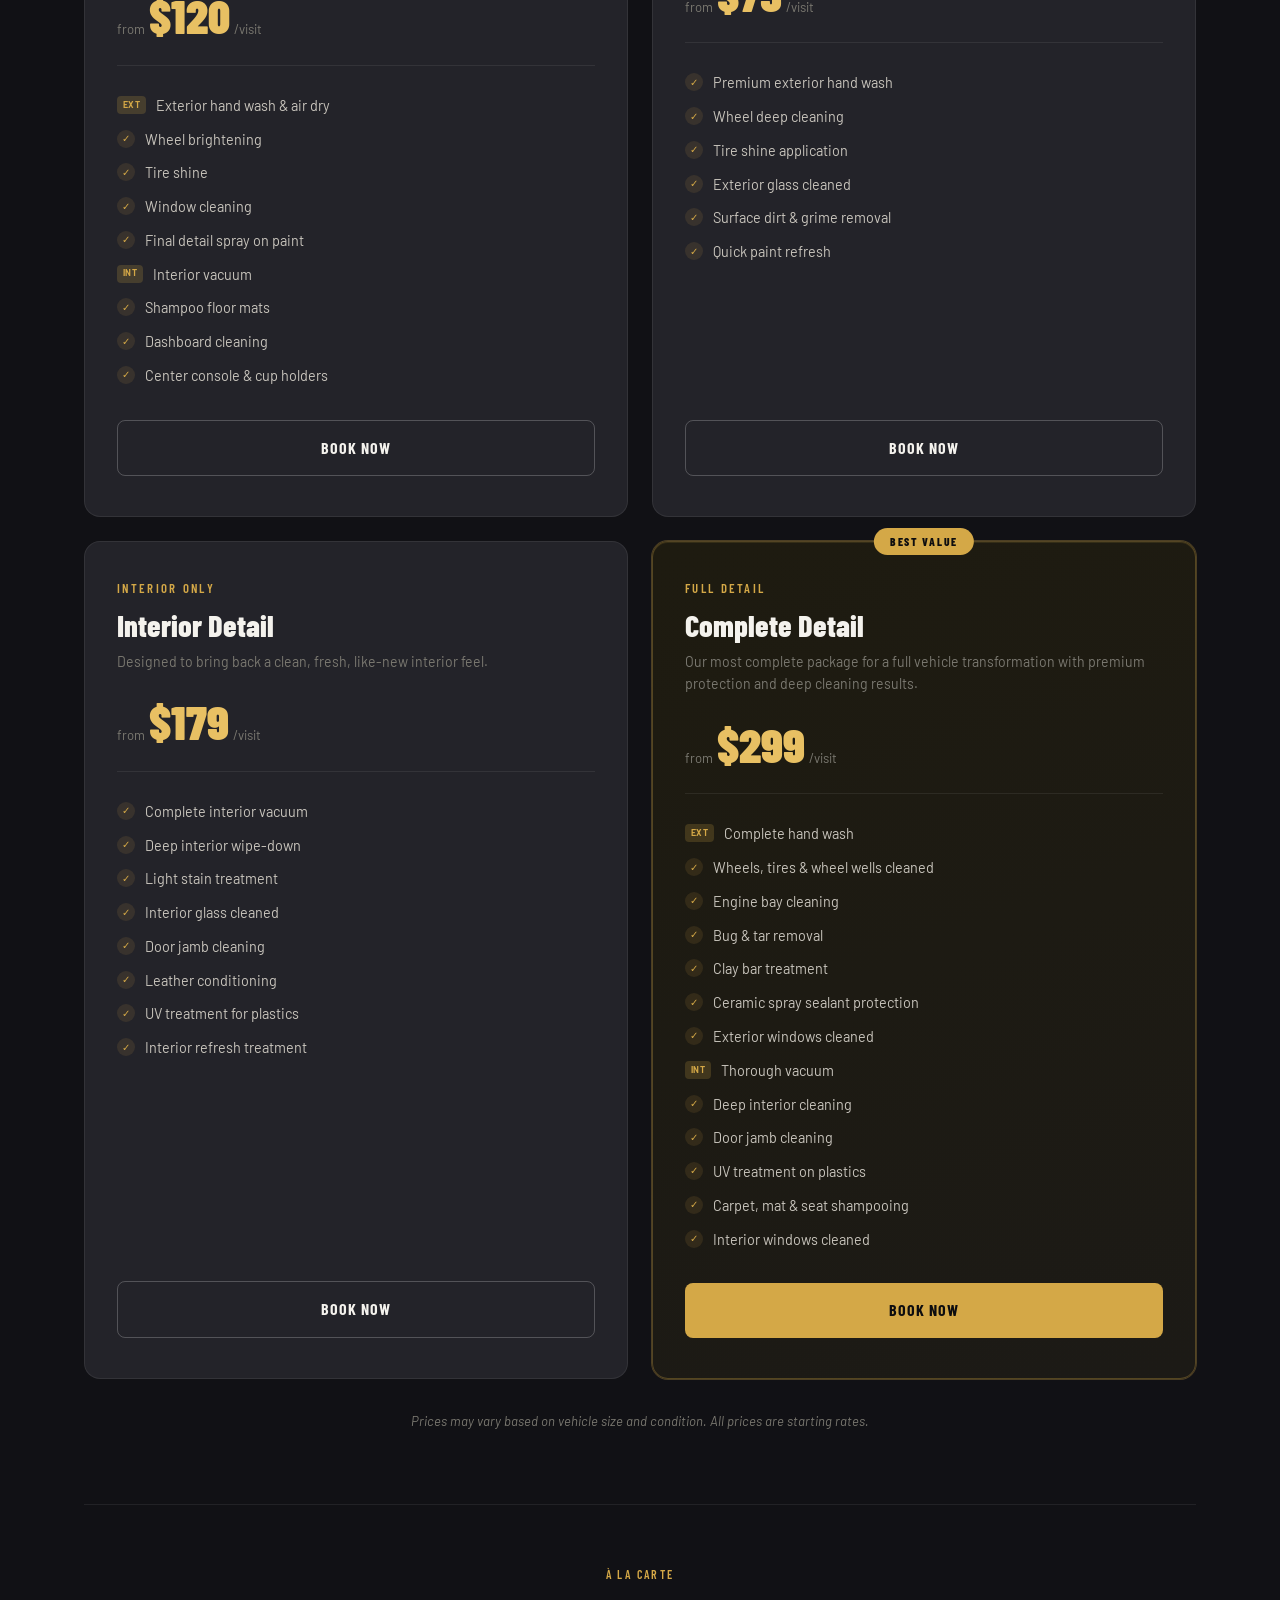
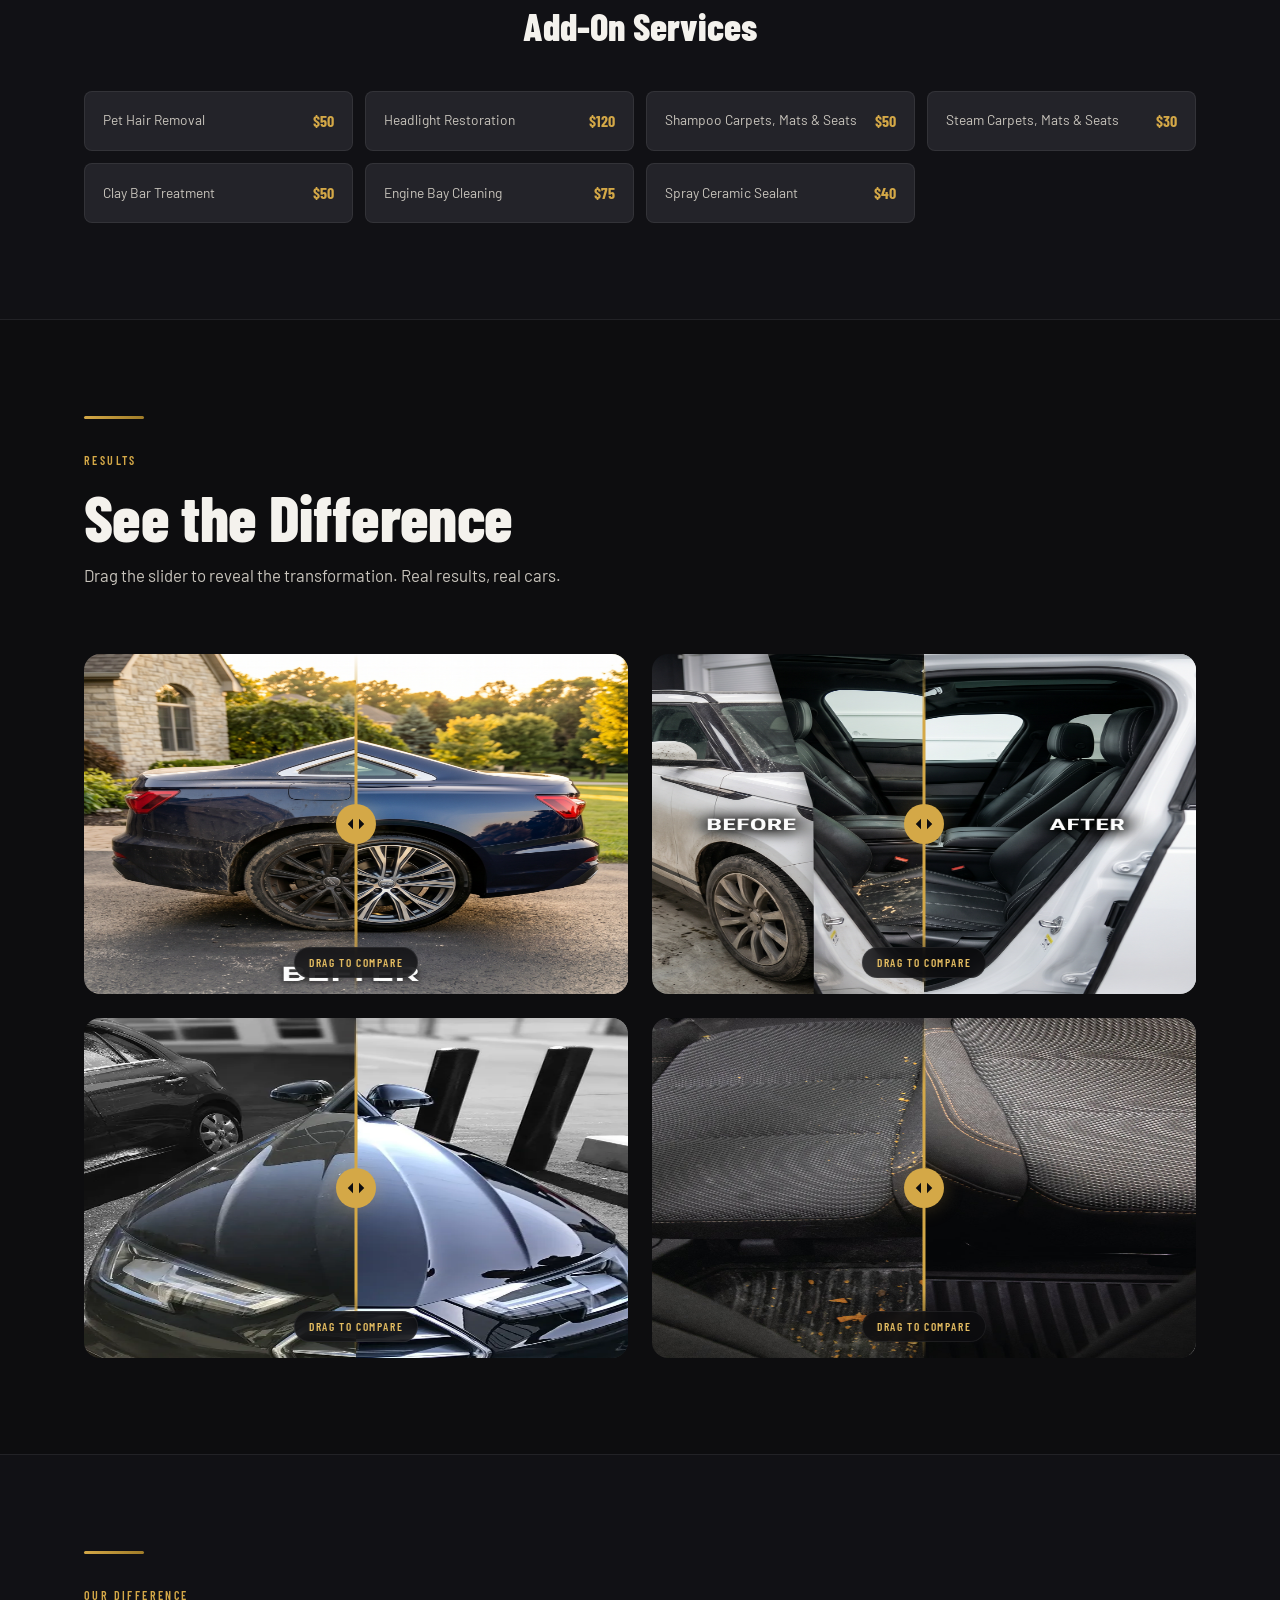
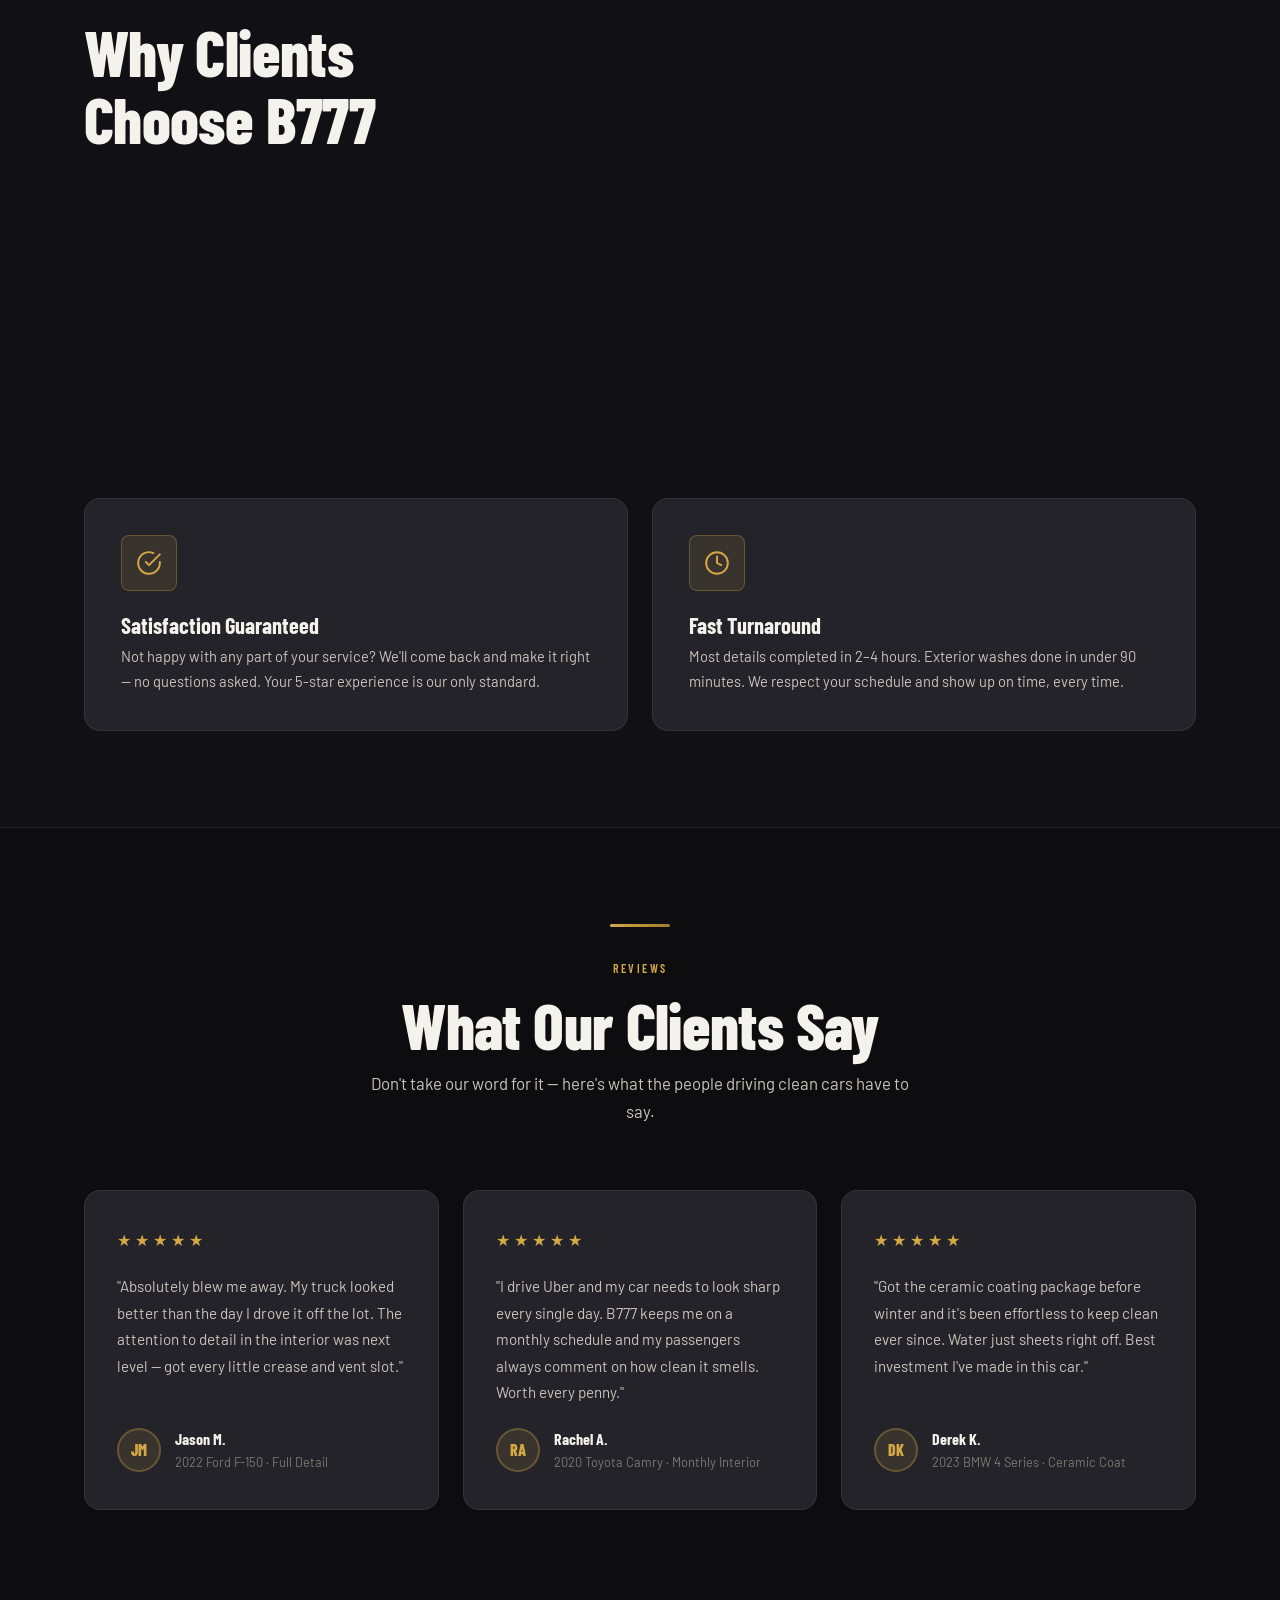
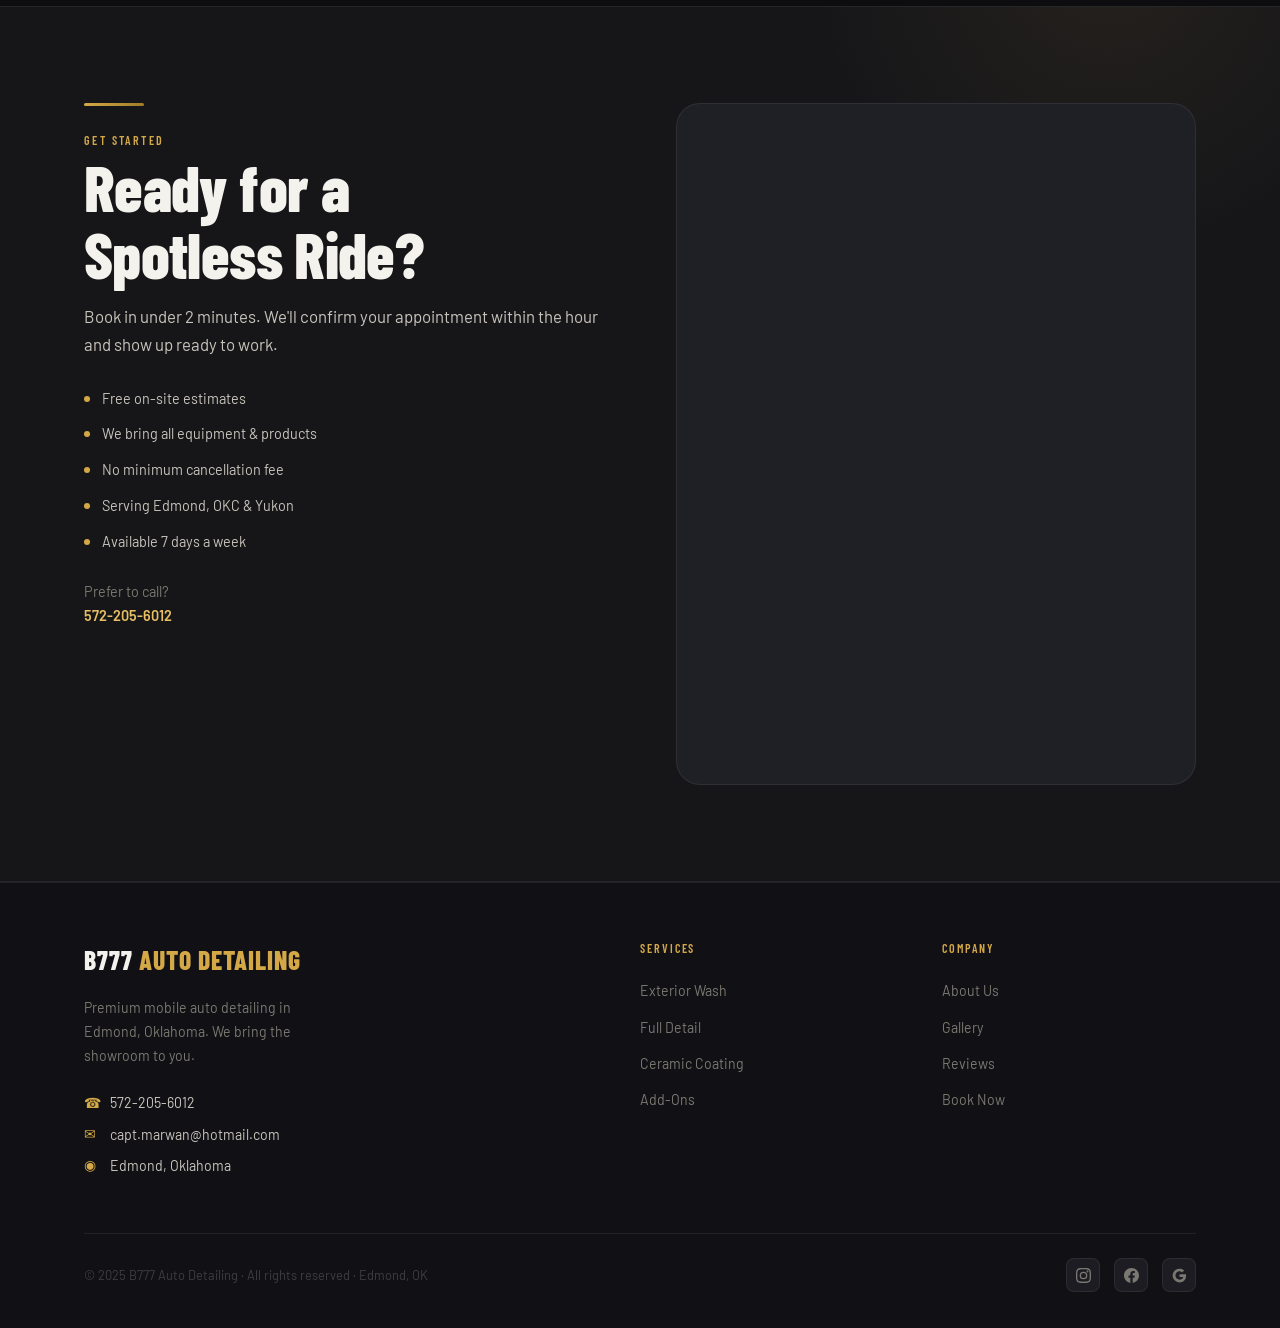
==== commit 17ad9820: "Add Fieldd-style 6-step booking system; fix all CTAs - Replace Calendly embed on book.html with cust" ====
--- a/index.html
+++ b/index.html
@@ -1164,7 +1164,7 @@
           Showroom results without the dealership hassle.
         </p>
         <div class="hero-actions">
-          <a href="#booking" class="btn btn-gold">Book Your Detail →</a>
+          <a href="book.html" class="btn btn-gold">Book Your Detail →</a>
           <a href="#services" class="btn btn-ghost">See Packages</a>
         </div>
         <div class="hero-stats">
@@ -1230,7 +1230,7 @@
             <li><span class="feat-icon">✓</span>Dashboard cleaning</li>
             <li><span class="feat-icon">✓</span>Center console &amp; cup holders</li>
           </ul>
-          <a href="https://calendly.com/capt-aburumman/b777-auto-detailing" target="_blank" rel="noopener" class="btn btn-ghost card-cta">Book Now</a>
+          <a href="book.html" class="btn btn-ghost card-cta">Book Now</a>
         </div>
 
         <!-- 2 — Exterior Detail -->
@@ -1251,7 +1251,7 @@
             <li><span class="feat-icon">✓</span>Surface dirt &amp; grime removal</li>
             <li><span class="feat-icon">✓</span>Quick paint refresh</li>
           </ul>
-          <a href="https://calendly.com/capt-aburumman/30min" target="_blank" rel="noopener" class="btn btn-ghost card-cta">Book Now</a>
+          <a href="book.html" class="btn btn-ghost card-cta">Book Now</a>
         </div>
 
         <!-- 3 — Interior Detail -->
@@ -1274,7 +1274,7 @@
             <li><span class="feat-icon">✓</span>UV treatment for plastics</li>
             <li><span class="feat-icon">✓</span>Interior refresh treatment</li>
           </ul>
-          <a href="https://calendly.com/capt-aburumman/interior-detail" target="_blank" rel="noopener" class="btn btn-ghost card-cta">Book Now</a>
+          <a href="book.html" class="btn btn-ghost card-cta">Book Now</a>
         </div>
 
         <!-- 4 — Complete Detail Service (POPULAR) -->
@@ -1303,7 +1303,7 @@
             <li><span class="feat-icon">✓</span>Carpet, mat &amp; seat shampooing</li>
             <li><span class="feat-icon">✓</span>Interior windows cleaned</li>
           </ul>
-          <a href="https://calendly.com/capt-aburumman/complete-detail" target="_blank" rel="noopener" class="btn btn-gold card-cta">Book Now</a>
+          <a href="book.html" class="btn btn-gold card-cta">Book Now</a>
         </div>
 
       </div>
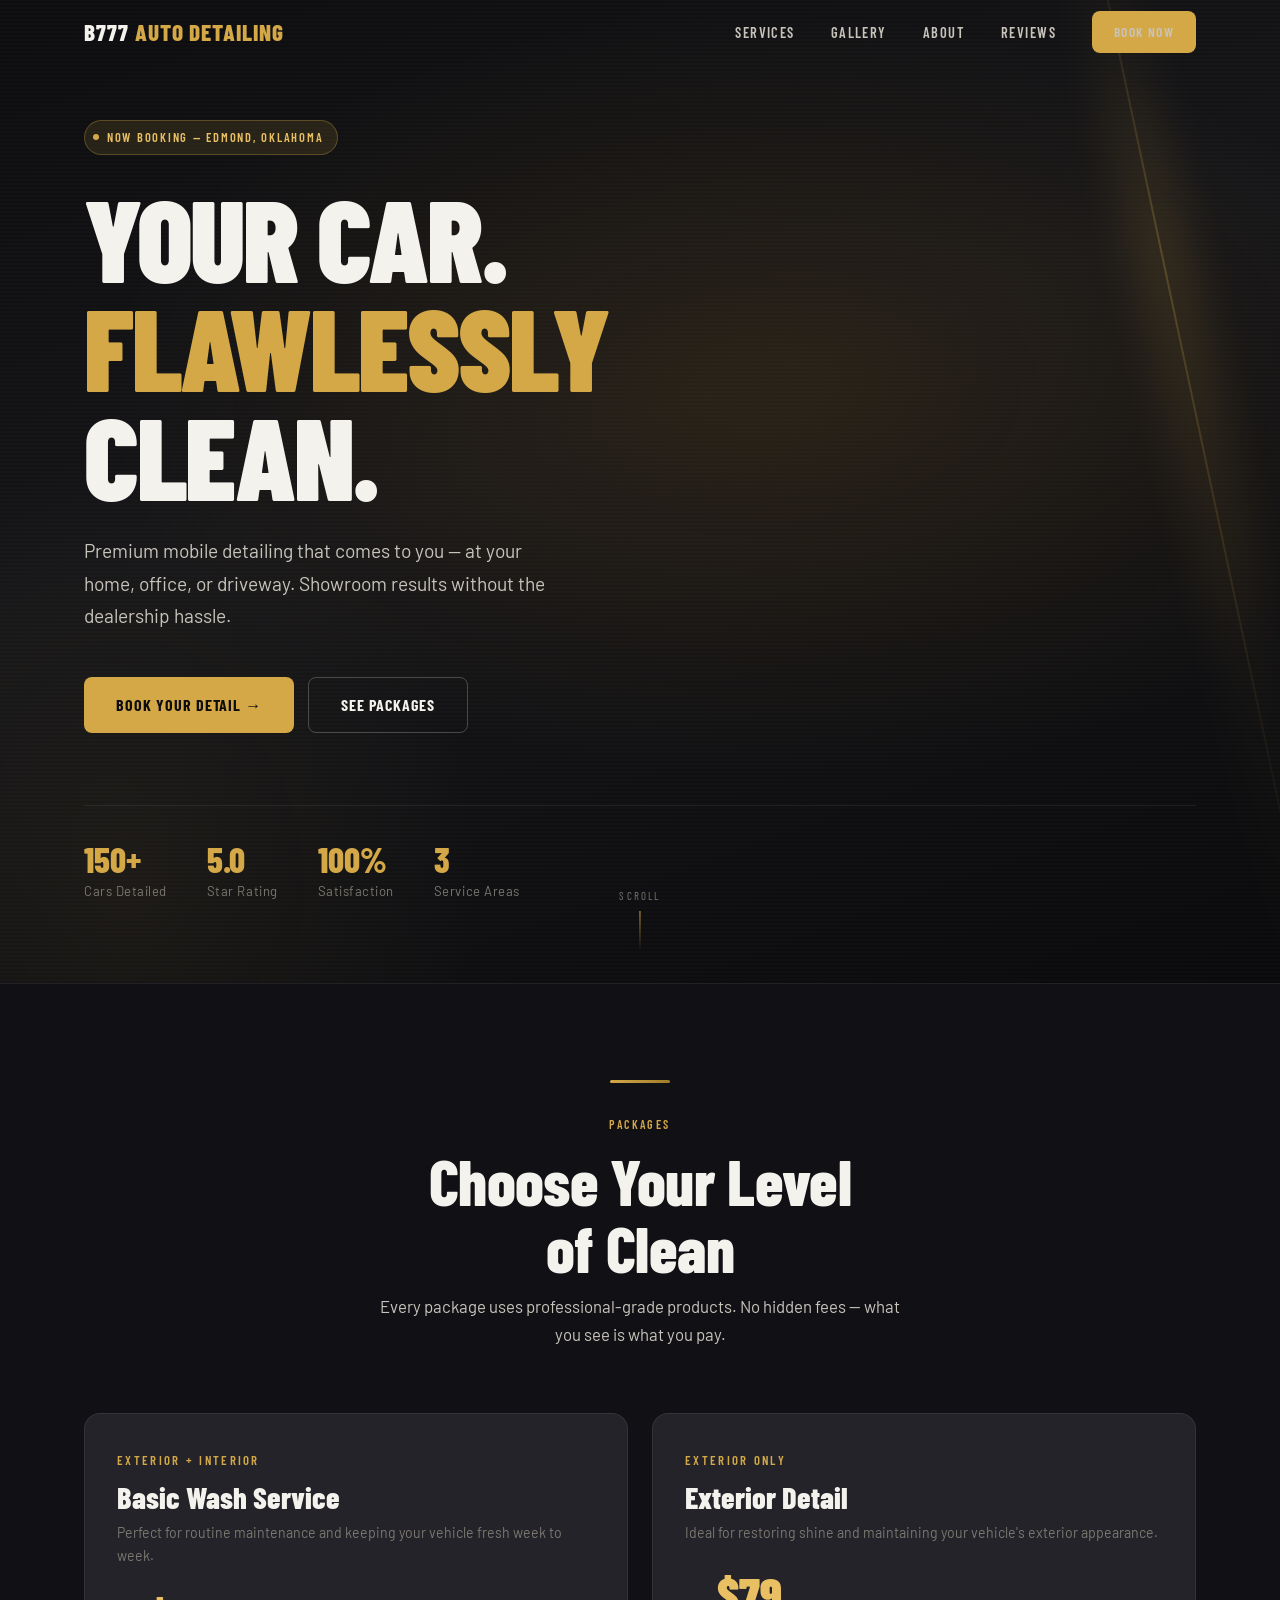
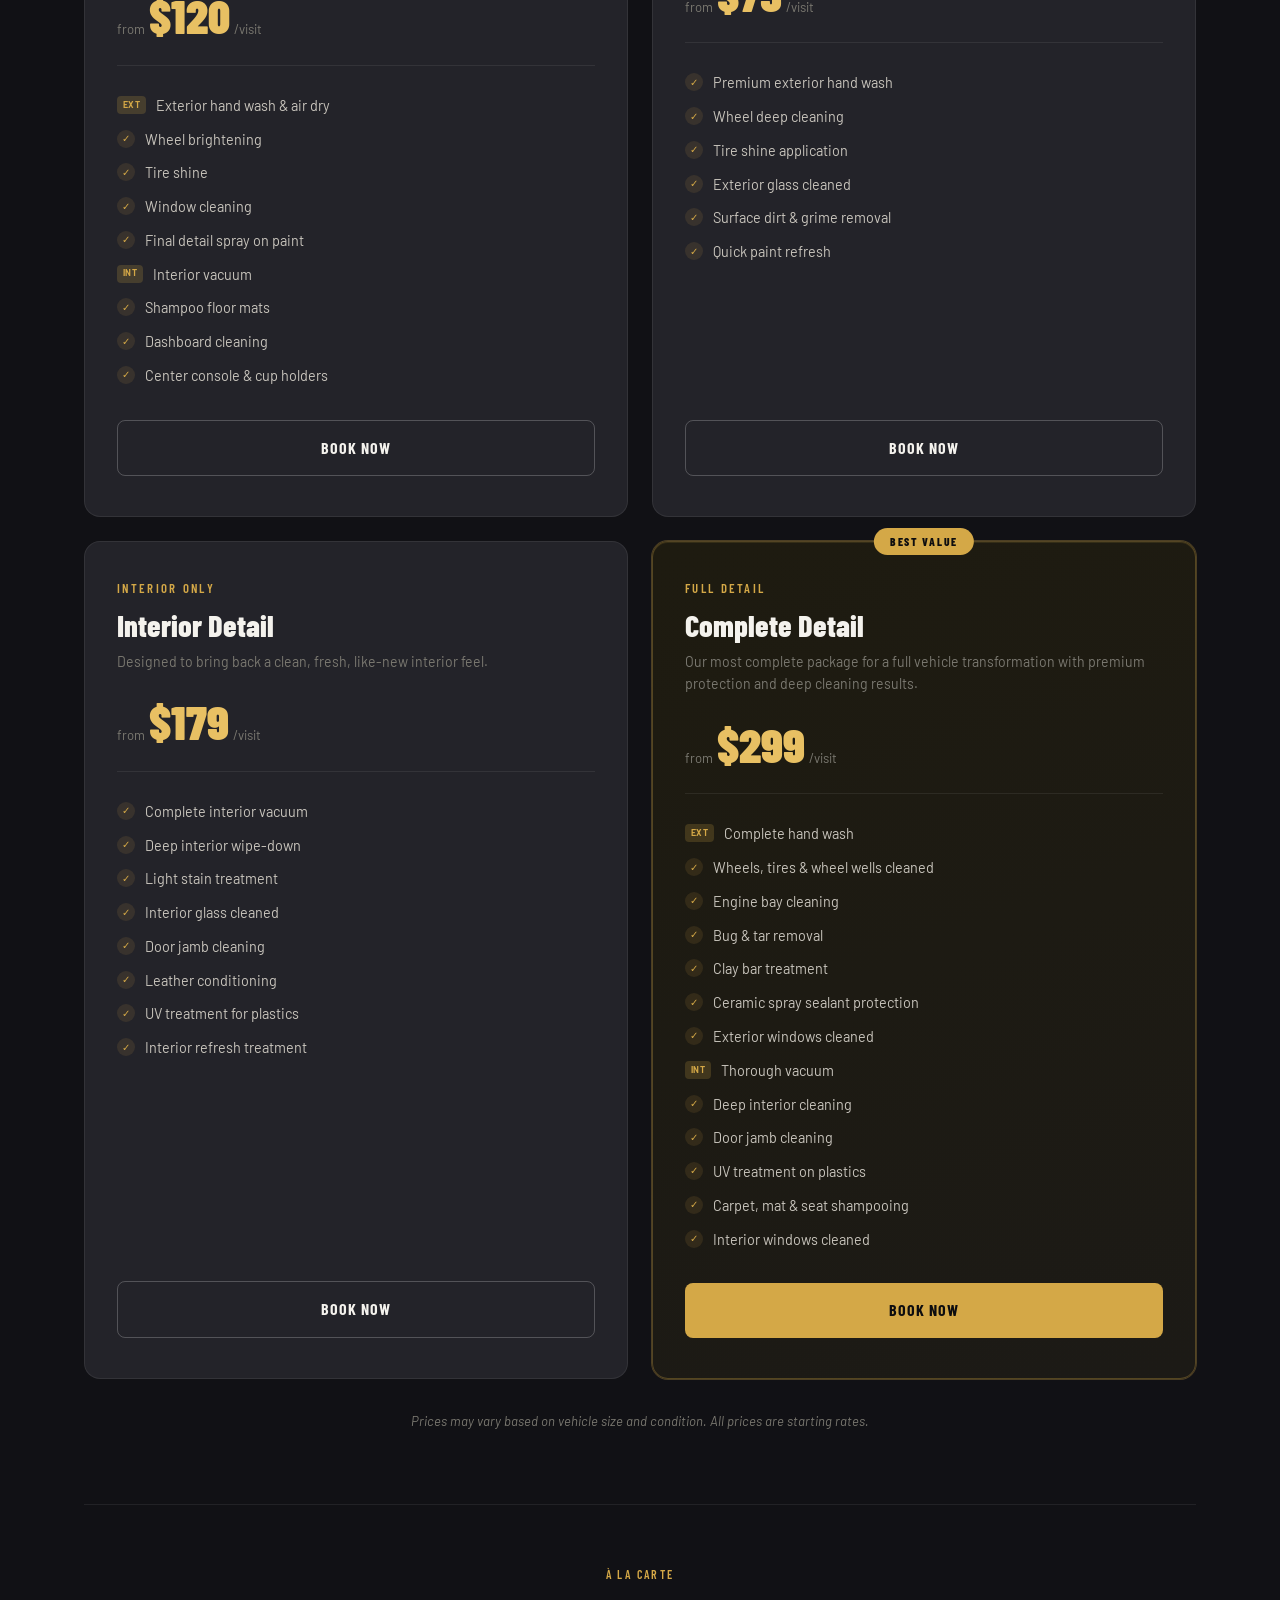
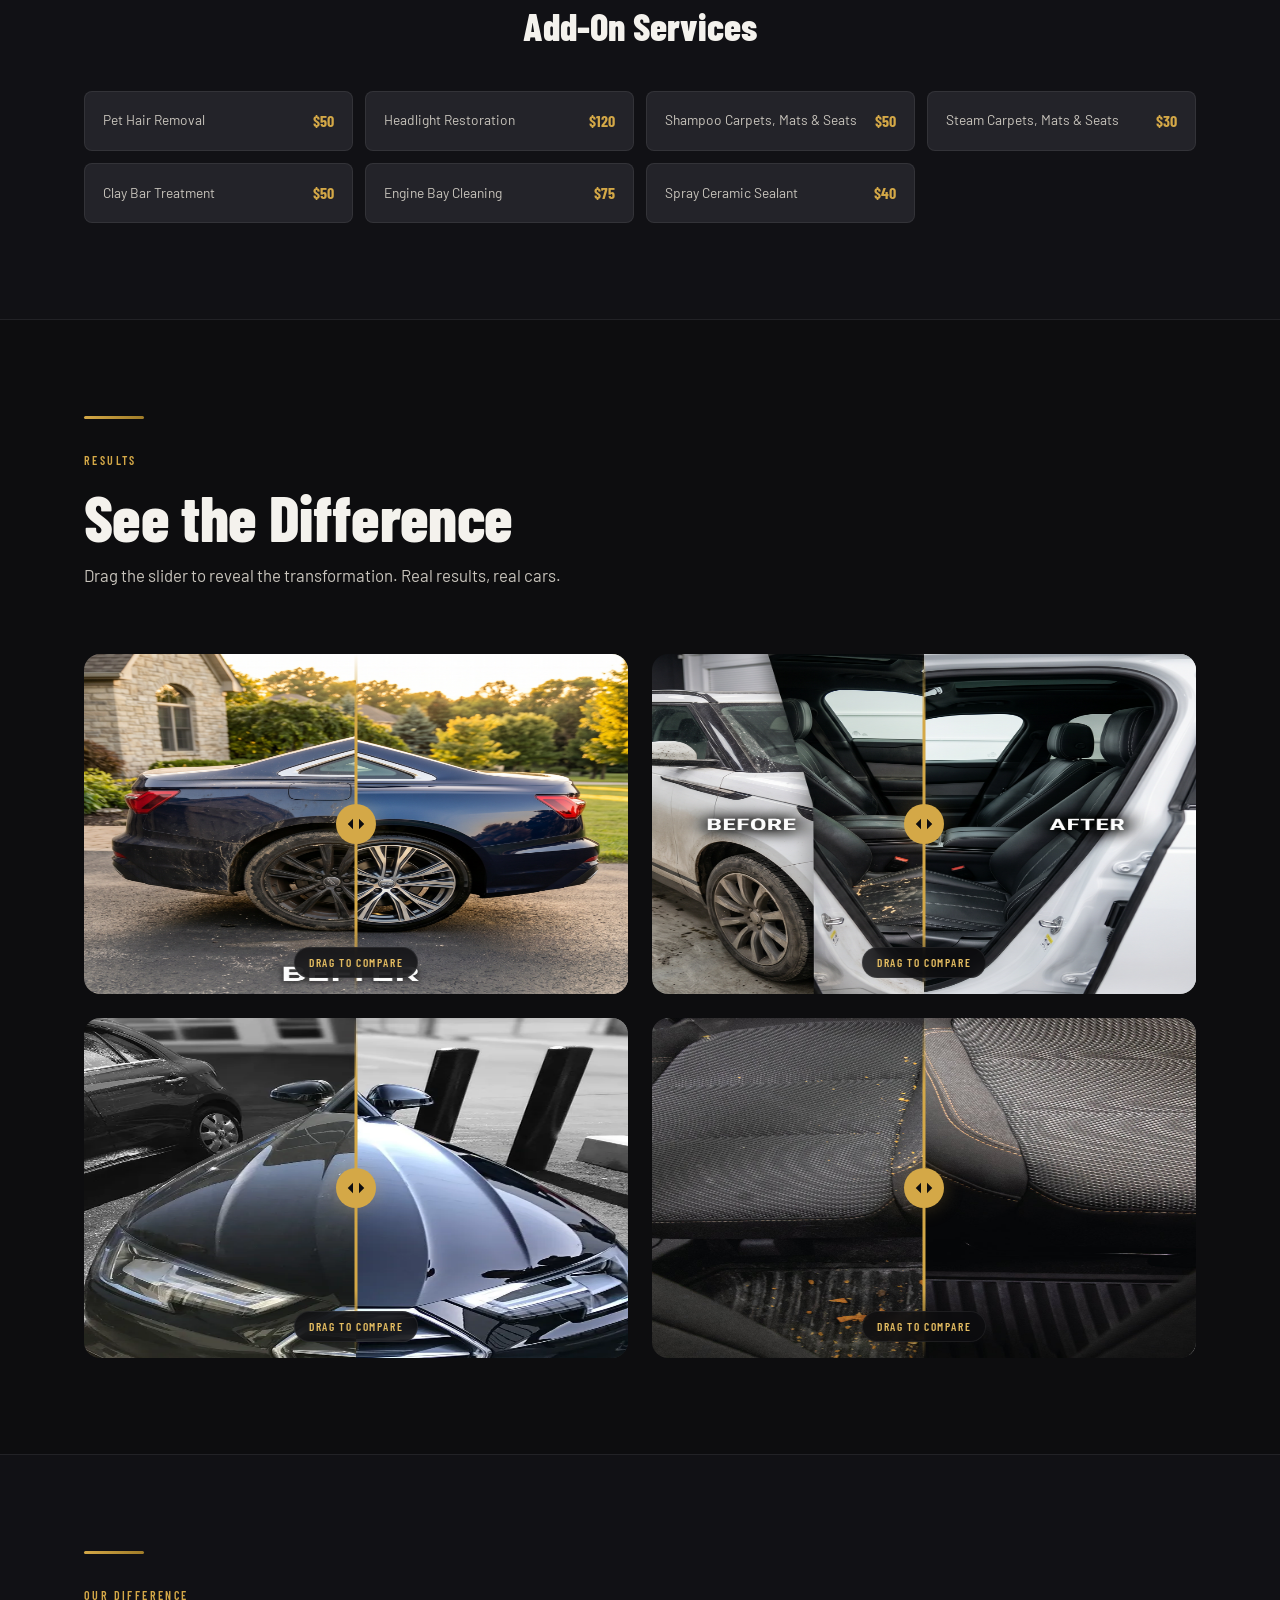
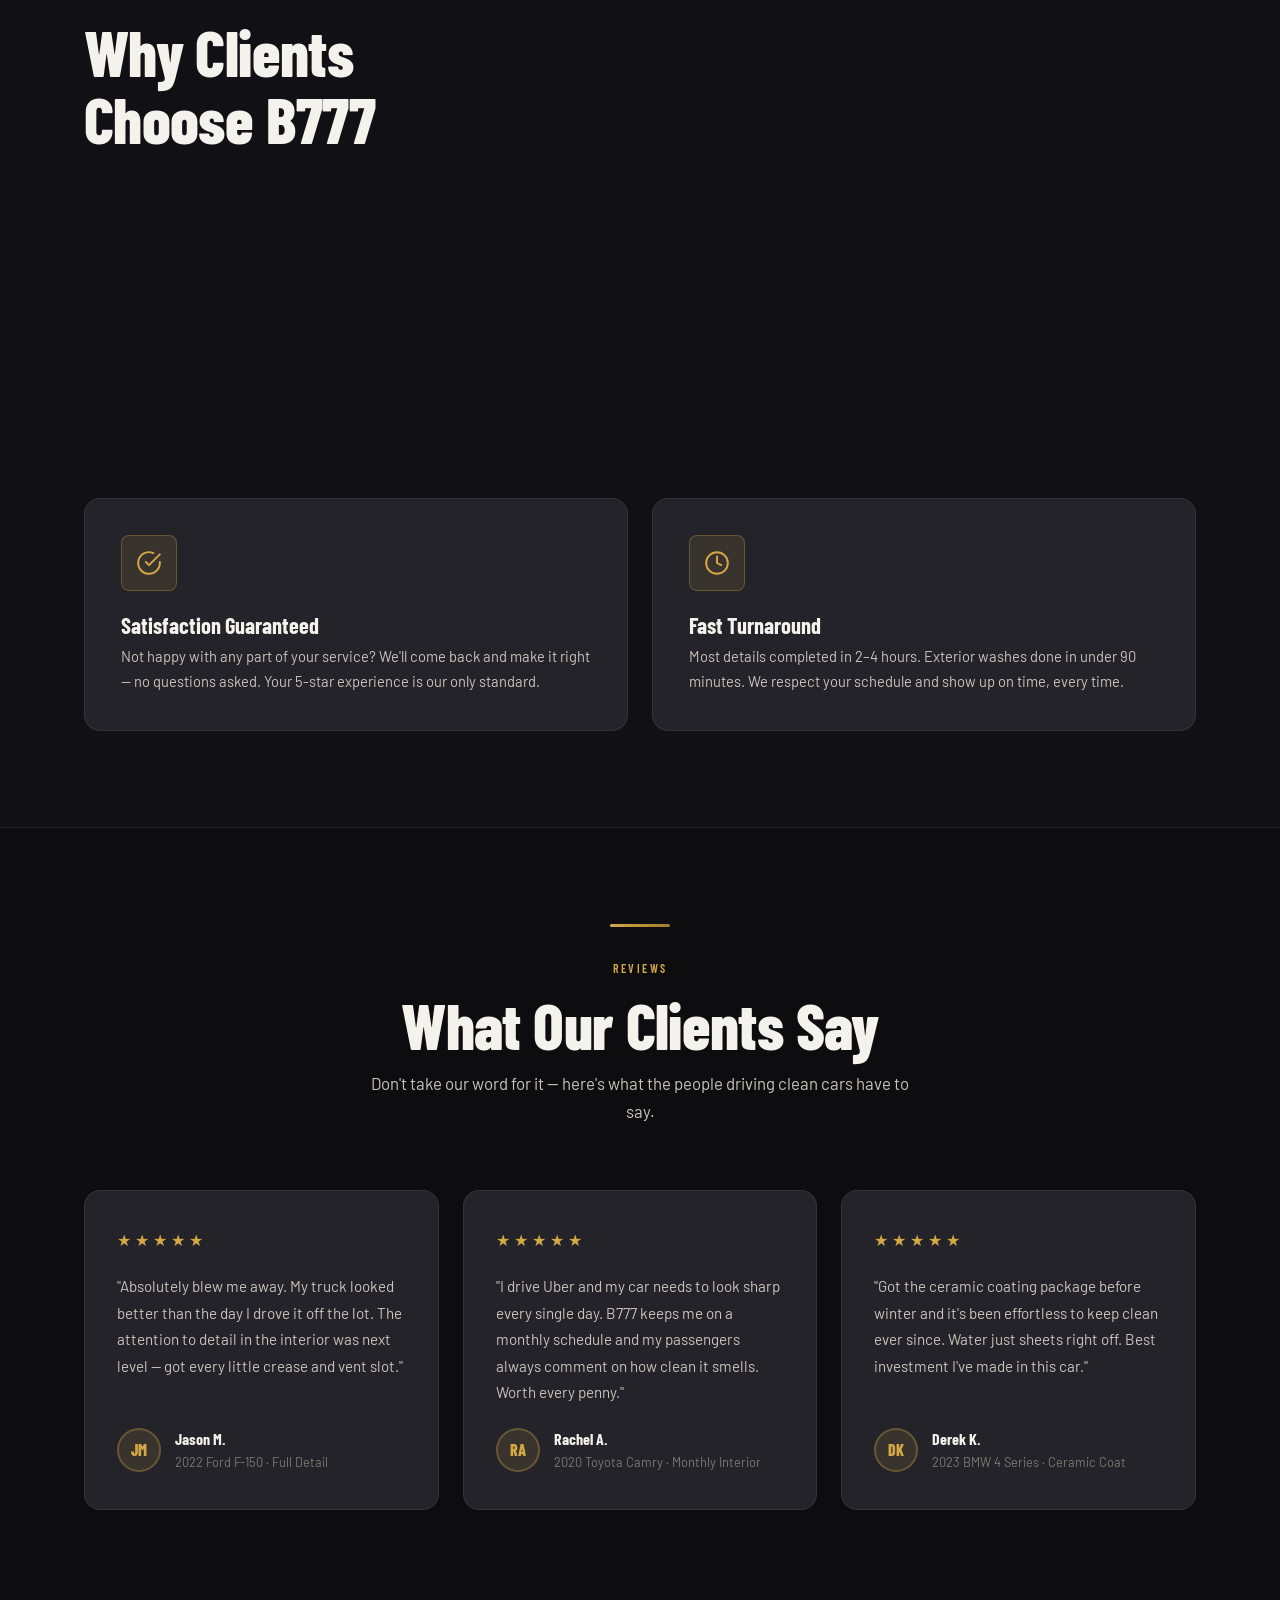
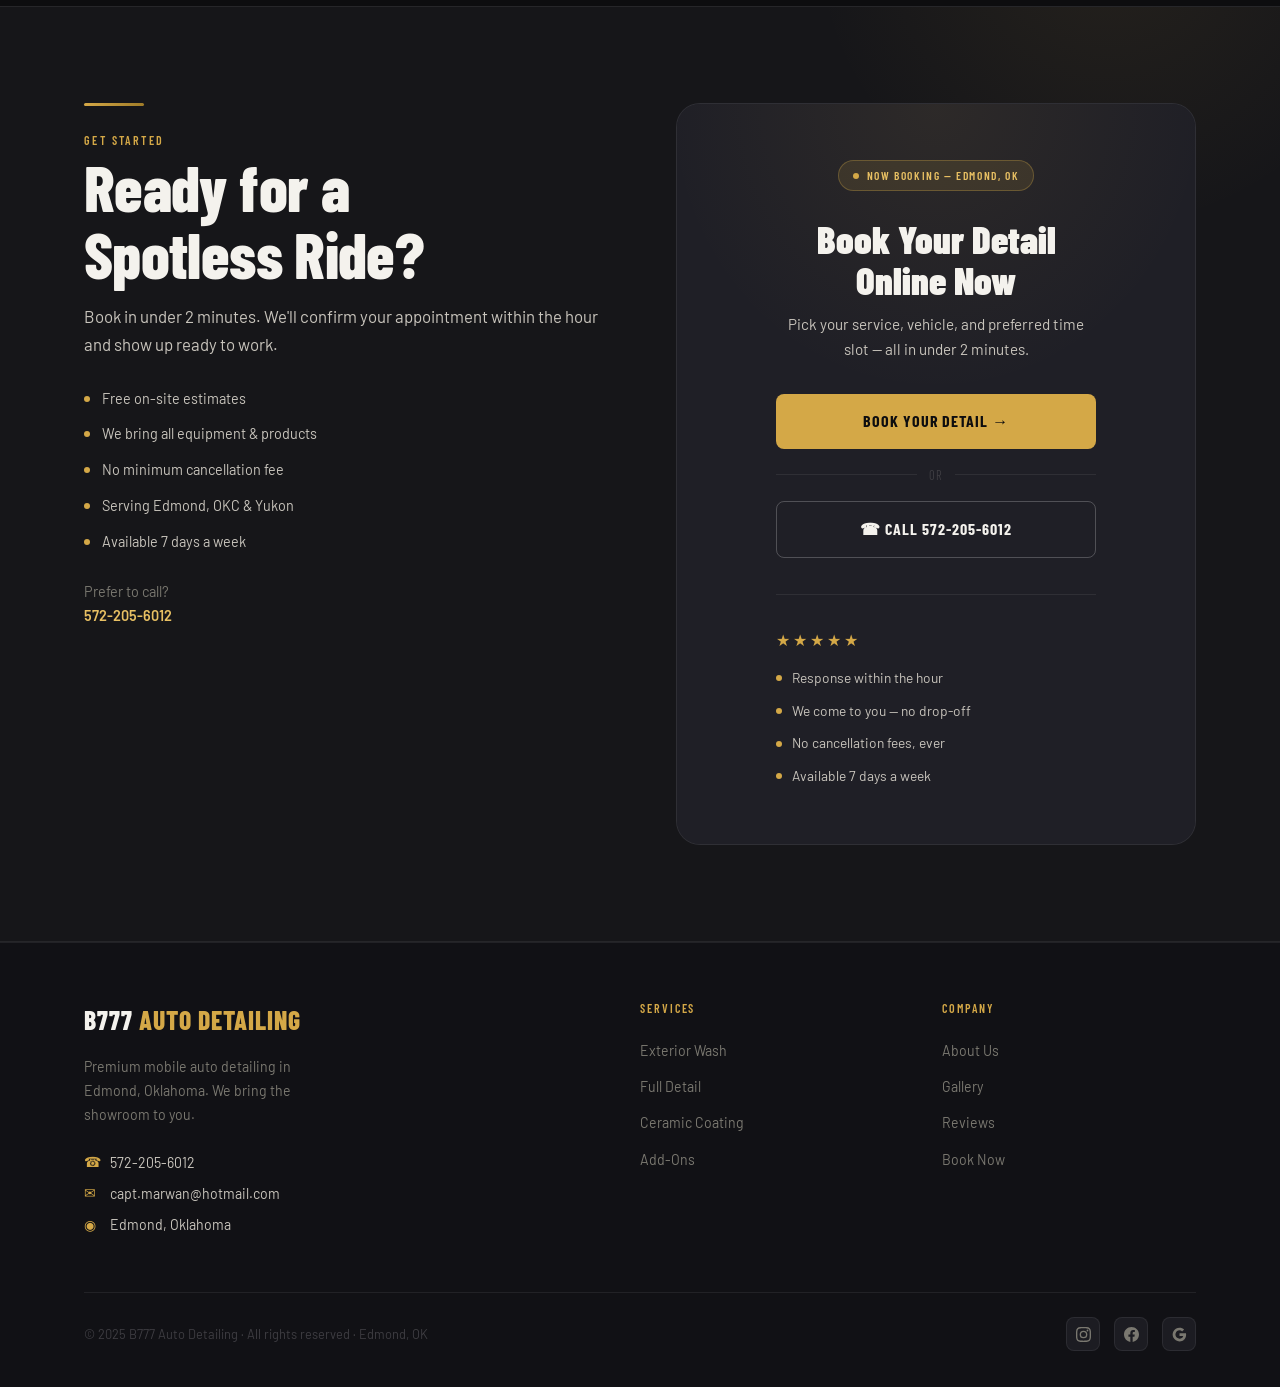
==== commit e84e74d2: "Remove all Calendly references; add branded booking CTA card - Replace Calendly inline widget on hom" ====
--- a/index.html
+++ b/index.html
@@ -865,21 +865,114 @@
       border: 1px solid var(--line);
       border-radius: var(--r3);
       overflow: hidden;
-      min-height: 680px;
       display: flex;
       flex-direction: column;
     }
-    .calendly-wrapper {
+    .booking-cta-card {
       flex: 1;
       display: flex;
       flex-direction: column;
-    }
-    .calendly-wrapper .calendly-inline-widget {
+      align-items: center;
+      justify-content: center;
+      padding: 56px 48px;
+      gap: 0;
+      text-align: center;
+      background:
+        radial-gradient(ellipse 80% 60% at 50% 0%, rgba(212,168,71,0.08) 0%, transparent 65%),
+        var(--surface);
+    }
+    .bk-cta-badge {
+      display: inline-flex;
+      align-items: center;
+      gap: 8px;
+      padding: 5px 14px;
+      background: var(--gold-dim);
+      border: 1px solid var(--gold-border);
+      border-radius: 100px;
+      font-family: var(--font-h);
+      font-size: 0.72rem;
+      font-weight: 600;
+      letter-spacing: 0.14em;
+      text-transform: uppercase;
+      color: var(--gold-light);
+      margin-bottom: 28px;
+    }
+    .bk-cta-badge-dot {
+      width: 6px; height: 6px;
+      border-radius: 50%;
+      background: var(--gold);
+      animation: pulse-dot 2s ease-in-out infinite;
+    }
+    .booking-cta-card h3 {
+      font-family: var(--font-h);
+      font-size: clamp(1.8rem, 3vw, 2.6rem);
+      font-weight: 900;
+      color: var(--white);
+      line-height: 1.05;
+      margin-bottom: 12px;
+    }
+    .booking-cta-card p {
+      font-size: 0.95rem;
+      color: var(--off-white);
+      line-height: 1.65;
+      max-width: 320px;
+      margin: 0 auto 32px;
+    }
+    .bk-cta-buttons {
+      display: flex;
+      flex-direction: column;
+      gap: 12px;
+      width: 100%;
+      max-width: 320px;
+      margin-bottom: 36px;
+    }
+    .bk-cta-buttons .btn { width: 100%; justify-content: center; }
+    .bk-cta-divider {
+      display: flex;
+      align-items: center;
+      gap: 12px;
+      color: var(--faint);
+      font-size: 0.78rem;
+      letter-spacing: 0.08em;
+      text-transform: uppercase;
+      font-family: var(--font-h);
+      margin: 4px 0;
+    }
+    .bk-cta-divider::before,
+    .bk-cta-divider::after {
+      content: '';
       flex: 1;
-      min-height: 680px;
-      border: none;
-      border-radius: var(--r3);
-    }
+      height: 1px;
+      background: var(--line);
+    }
+    .bk-cta-trust {
+      display: flex;
+      flex-direction: column;
+      gap: 10px;
+      padding-top: 32px;
+      border-top: 1px solid var(--line);
+      width: 100%;
+      max-width: 320px;
+    }
+    .bk-trust-row {
+      display: flex;
+      align-items: center;
+      gap: 10px;
+      font-size: 0.86rem;
+      color: var(--off-white);
+    }
+    .bk-trust-row .trust-dot {
+      width: 6px; height: 6px;
+      border-radius: 50%;
+      background: var(--gold);
+      flex-shrink: 0;
+    }
+    .bk-trust-stars {
+      display: flex;
+      gap: 3px;
+      margin-bottom: 4px;
+    }
+    .bk-trust-stars span { color: var(--gold); font-size: 1rem; }
 
     /* ═══════════════════════════════════════
        FOOTER
@@ -1549,13 +1642,27 @@
         </div>
 
         <div class="booking-form">
-          <div class="calendly-wrapper">
-            <!-- Calendly inline widget -->
-            <div
-              class="calendly-inline-widget"
-              data-url="https://calendly.com/capt-aburumman/b777-auto-detailing?hide_event_type_details=1&hide_gdpr_banner=1&primary_color=d4a847&background_color=1f1f26&text_color=f4f2ed"
-              style="min-width:320px;height:900px;"
-            ></div>
+          <div class="booking-cta-card">
+            <div class="bk-cta-badge">
+              <div class="bk-cta-badge-dot"></div>
+              <span>Now Booking — Edmond, OK</span>
+            </div>
+            <h3>Book Your Detail<br>Online Now</h3>
+            <p>Pick your service, vehicle, and preferred time slot — all in under 2 minutes.</p>
+            <div class="bk-cta-buttons">
+              <a href="book.html" class="btn btn-gold">Book Your Detail →</a>
+              <div class="bk-cta-divider">or</div>
+              <a href="tel:5722050612" class="btn btn-ghost">☎ Call 572-205-6012</a>
+            </div>
+            <div class="bk-cta-trust">
+              <div class="bk-trust-stars">
+                <span>★</span><span>★</span><span>★</span><span>★</span><span>★</span>
+              </div>
+              <div class="bk-trust-row"><div class="trust-dot"></div>Response within the hour</div>
+              <div class="bk-trust-row"><div class="trust-dot"></div>We come to you — no drop-off</div>
+              <div class="bk-trust-row"><div class="trust-dot"></div>No cancellation fees, ever</div>
+              <div class="bk-trust-row"><div class="trust-dot"></div>Available 7 days a week</div>
+            </div>
           </div>
         </div>
 
@@ -1752,8 +1859,6 @@
   })();
   </script>
 
-  <!-- Calendly widget -->
-  <script src="https://assets.calendly.com/assets/external/widget.js" async></script>
 
 </body>
 </html>
